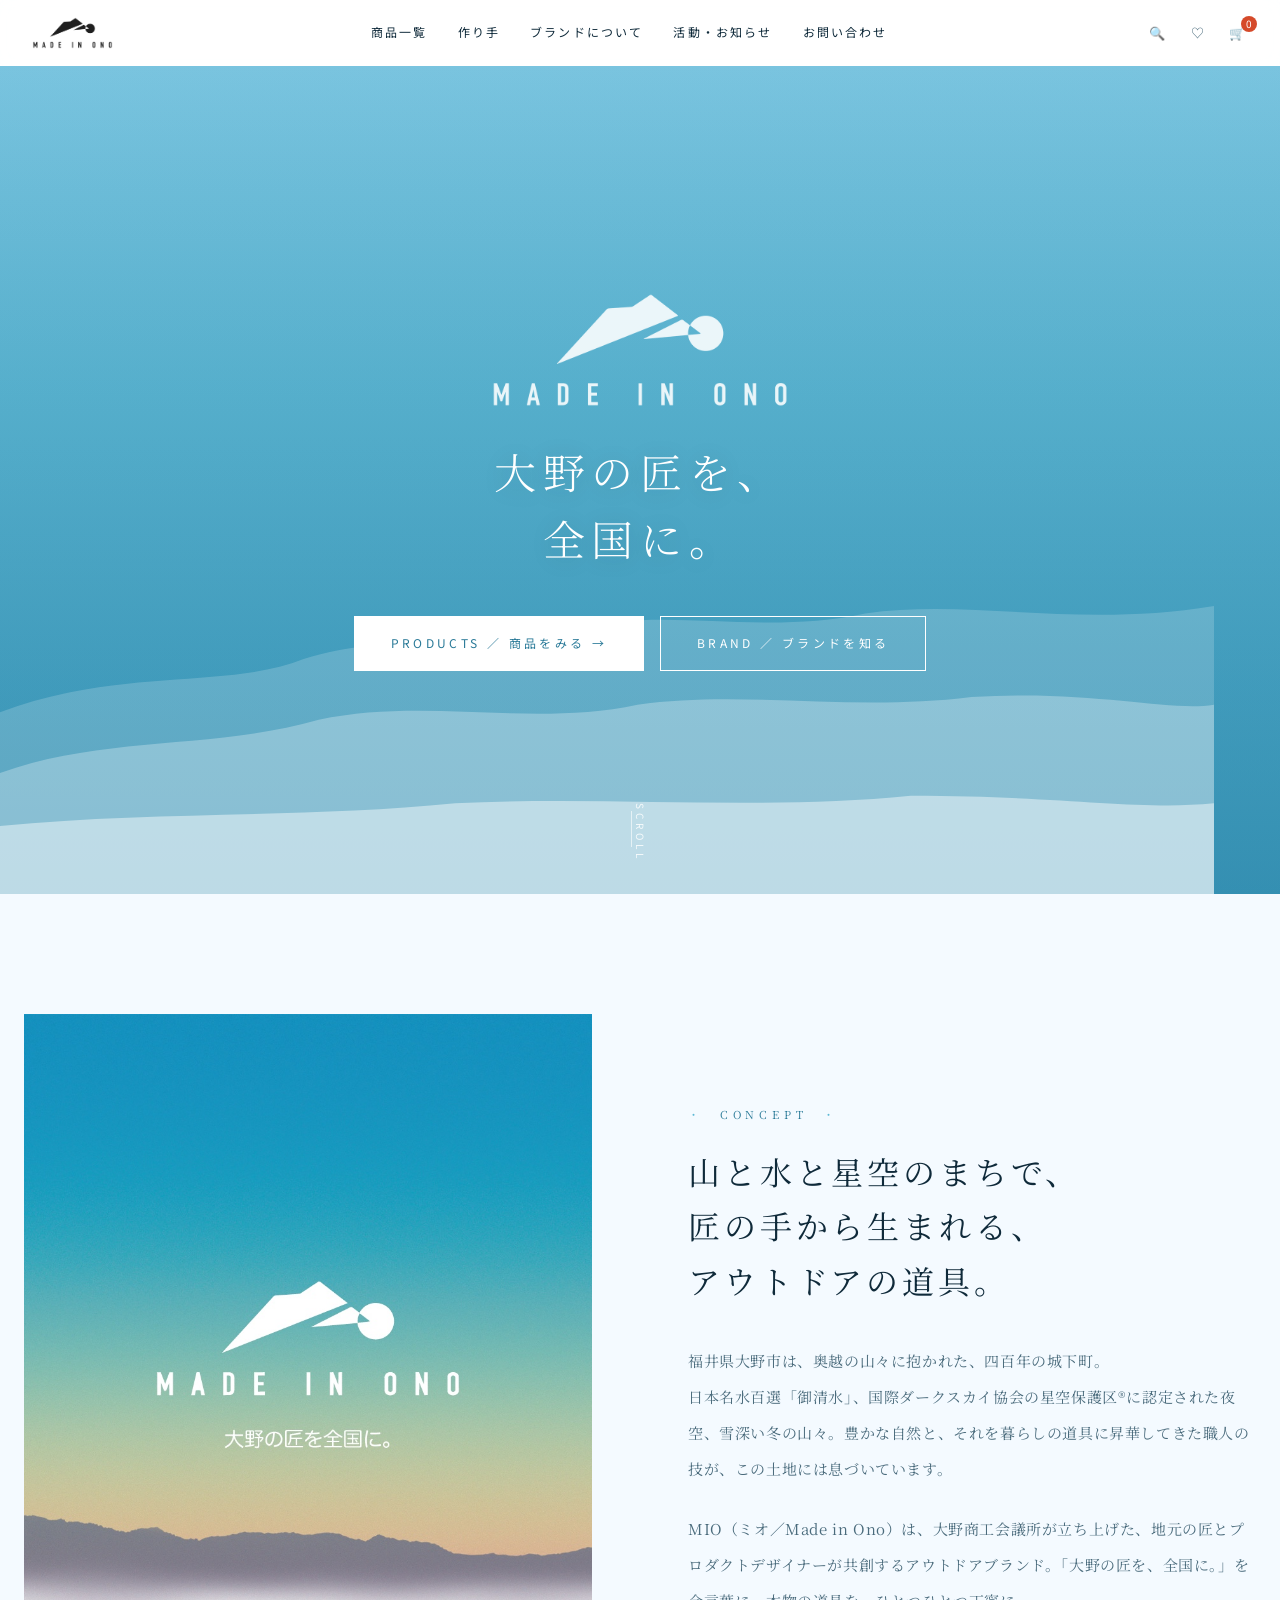
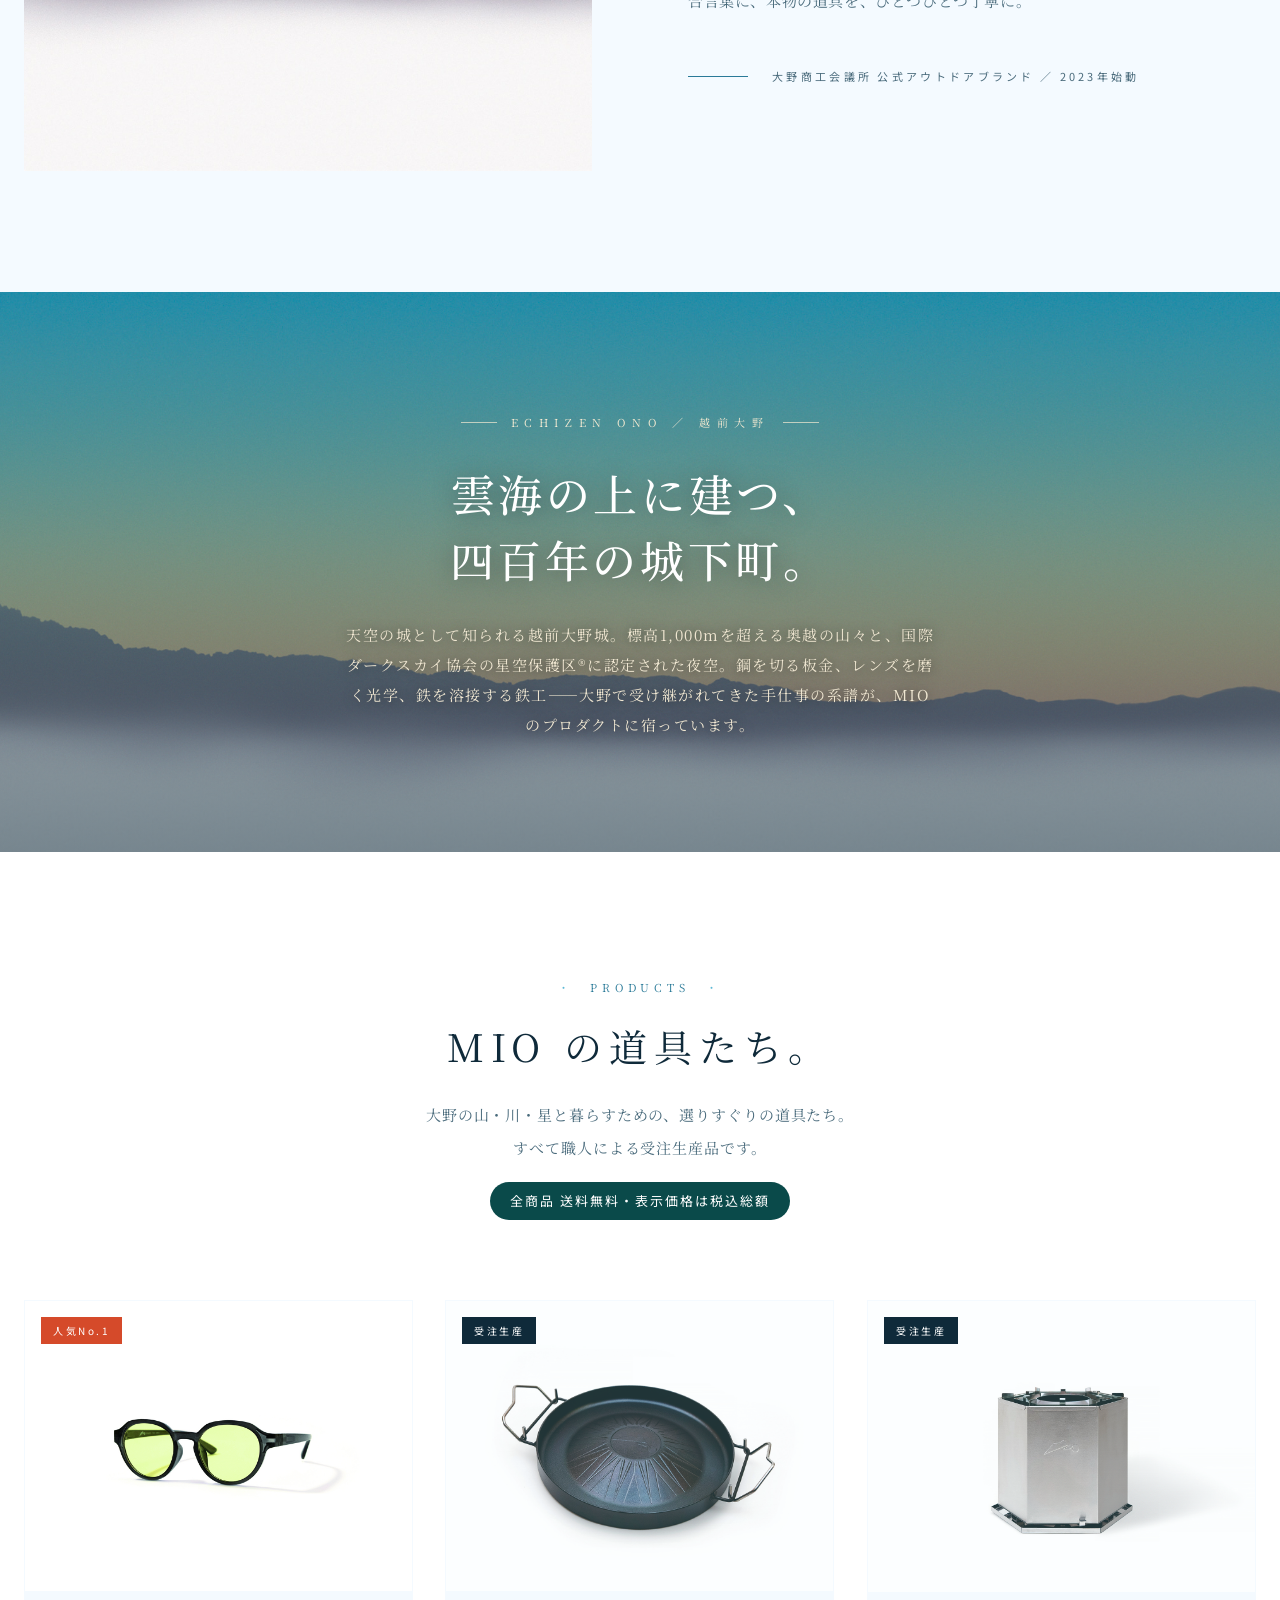
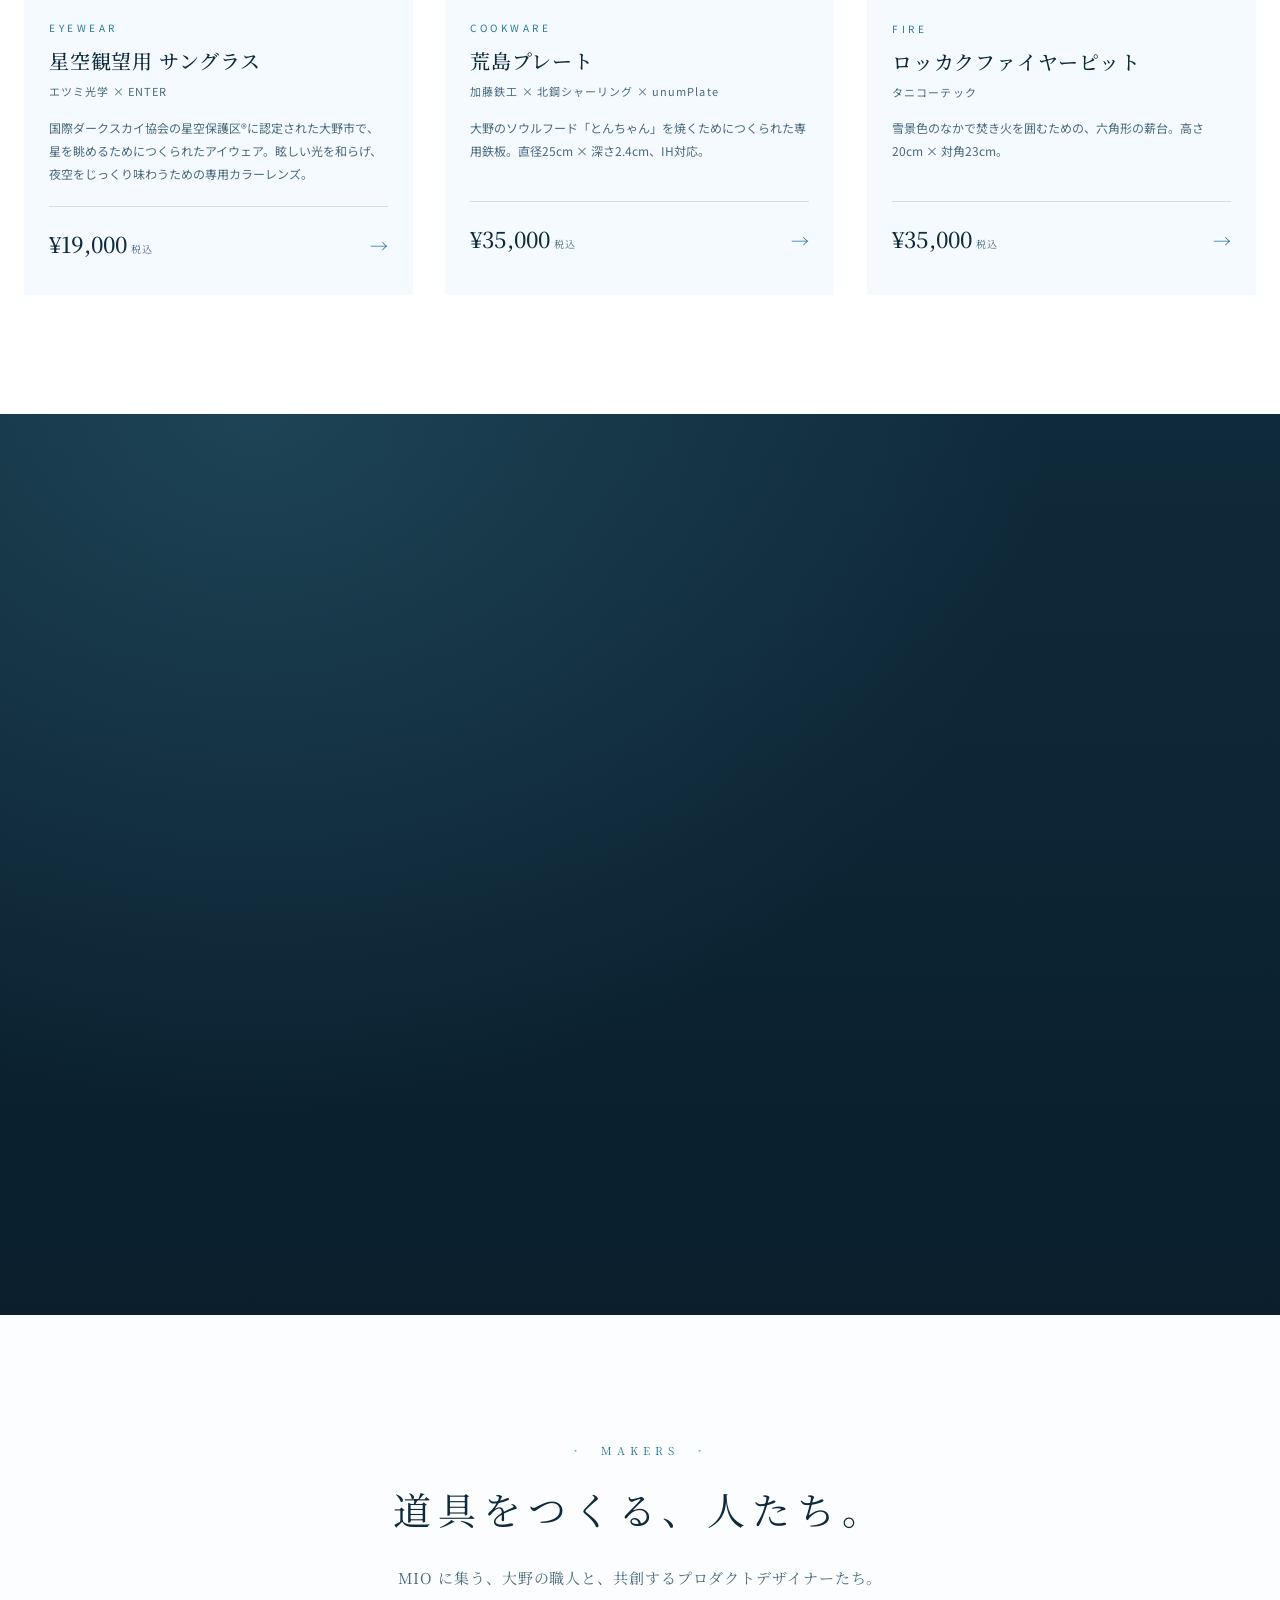
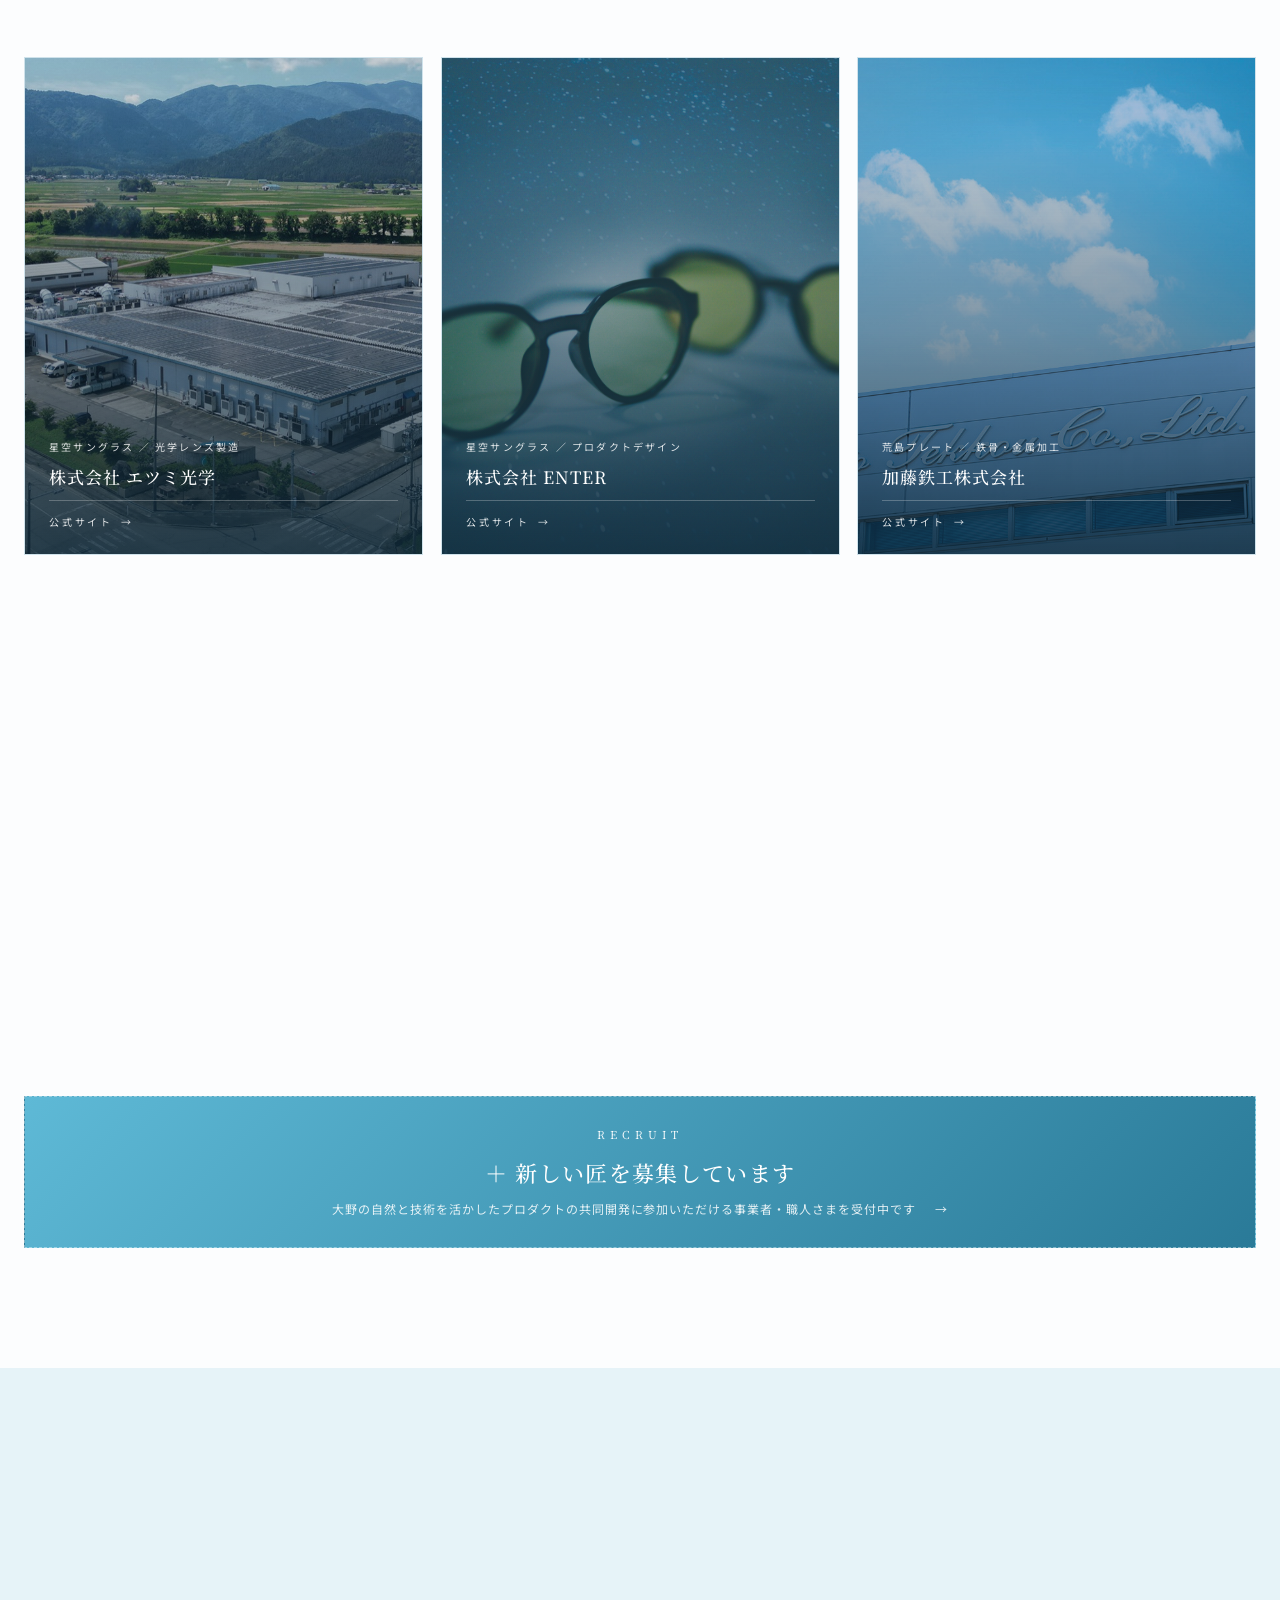
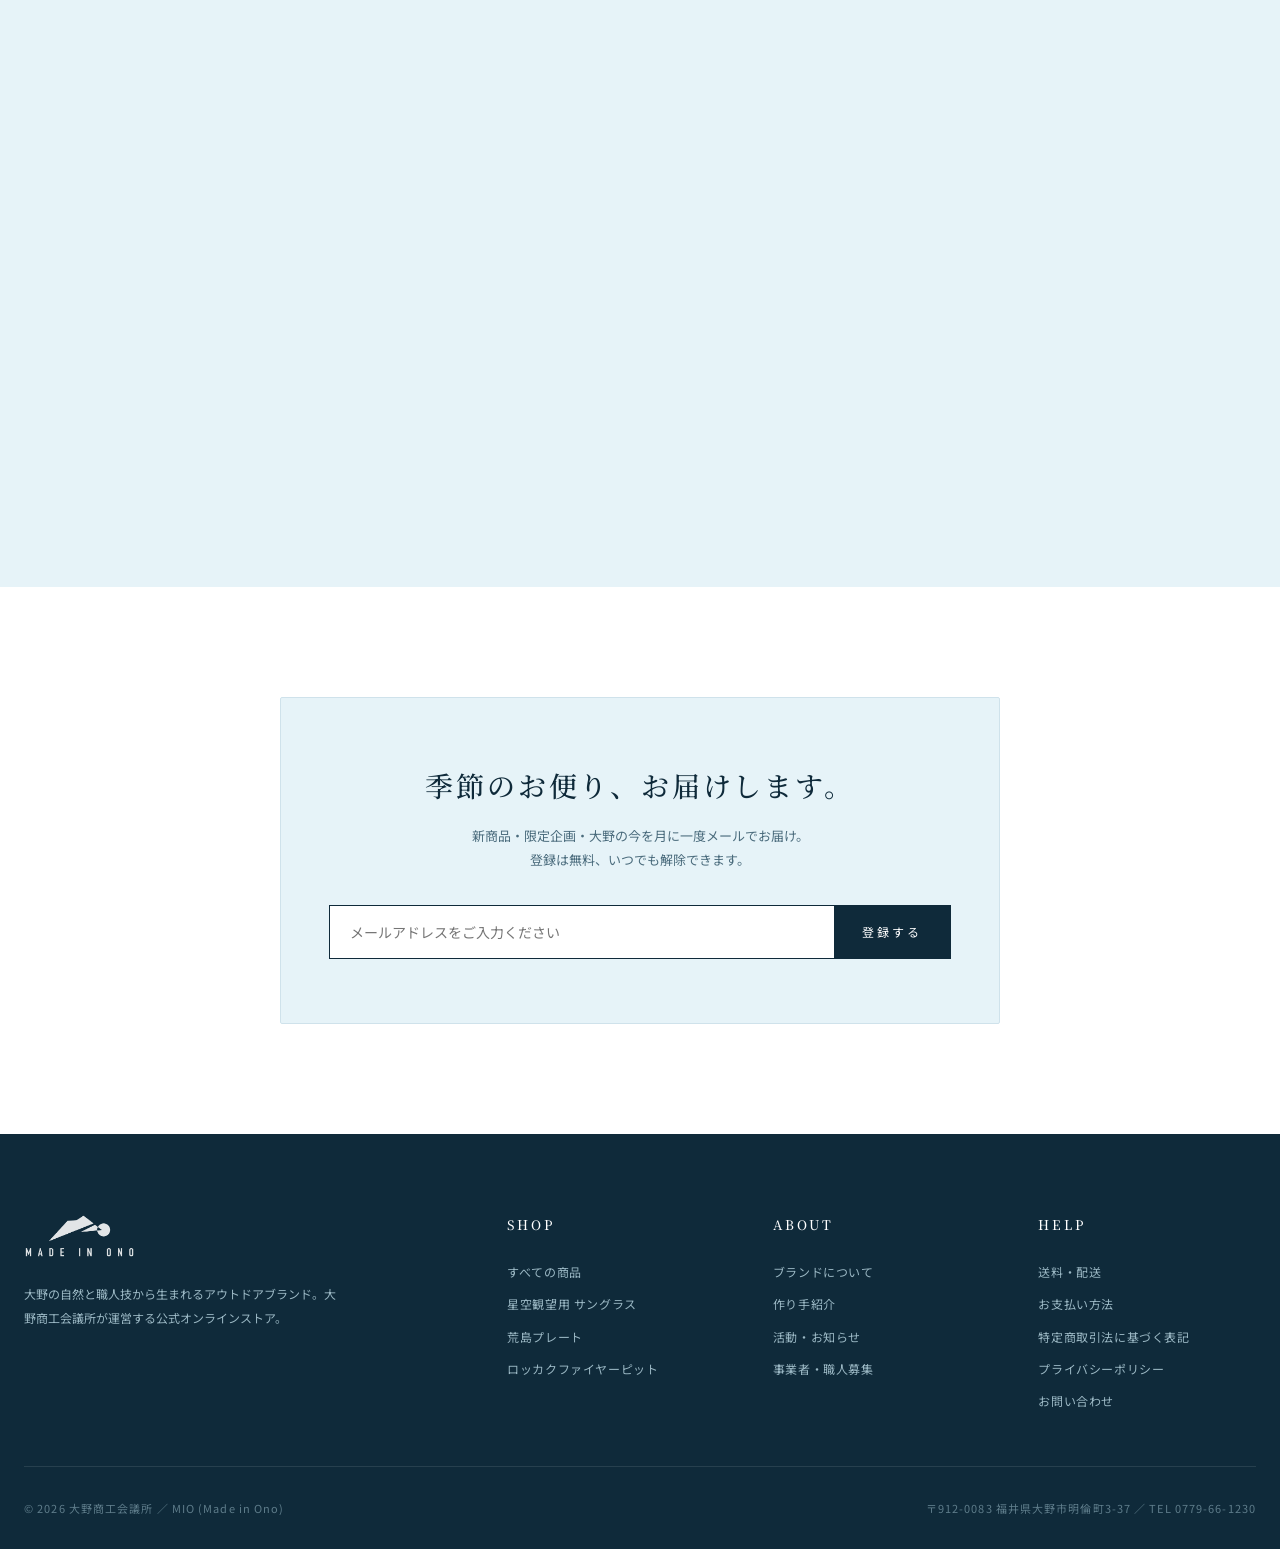
==== index.html @ af0a2781 "MIO オンラインストア initial (mio-ono.jp custom domain)" ====
<!DOCTYPE html>
<html lang="ja">
<head>
<meta charset="UTF-8">
<meta name="viewport" content="width=device-width,initial-scale=1">
<title>MIO ／ Made in Ono｜大野の匠を全国に。</title>
<meta name="description" content="MIO（Made in Ono）は、福井県大野市の自然と職人技から生まれたアウトドアブランド。大野商工会議所が運営する公式オンラインストア。星空サングラス、荒島プレート、ロッカクファイヤーピット。">
<link rel="preconnect" href="https://fonts.googleapis.com">
<link rel="preconnect" href="https://fonts.gstatic.com" crossorigin>
<link href="https://fonts.googleapis.com/css2?family=Noto+Sans+JP:wght@300;400;500;700&family=Noto+Serif+JP:wght@300;400;500;600&display=swap" rel="stylesheet">
<link rel="stylesheet" href="assets/style.css">
<script src="assets/data.js" defer></script>
<script src="assets/motion.js" defer></script>
</head>
<body>

<!-- ===== Nav ===== -->
<nav class="nav">
  <div class="nav-inner">
    <a href="index.html" class="brand">
      <img class="brand-logo" src="assets/img/logo-mio-black.png" alt="MIO ／ Made in Ono">
    </a>
    <div class="nav-links">
      <a href="products.html">商品一覧</a>
      <a href="index.html#makers">作り手</a>
      <a href="about.html">ブランドについて</a>
      <a href="index.html#activity">活動・お知らせ</a>
      <a href="index.html#contact">お問い合わせ</a>
    </div>
    <div class="nav-cta">
      <span class="icon">🔍</span>
      <span class="icon">♡</span>
      <span class="icon cart-badge">🛒</span>
    </div>
  </div>
</nav>

<!-- ===== Hero ===== -->
<header class="hero">
  <svg class="hero-mountains" viewBox="0 0 1600 600" preserveAspectRatio="none" aria-hidden="true">
    <path d="M0,600 L0,360 C160,300 300,330 400,290 C520,250 620,290 760,250 C880,220 1000,260 1140,230 C1280,210 1420,250 1600,220 L1600,600 Z" fill="rgba(255,255,255,.18)"/>
    <path d="M0,600 L0,440 C140,390 280,410 420,370 C560,340 700,380 840,350 C980,330 1120,360 1280,340 C1440,330 1540,360 1600,350 L1600,600 Z" fill="rgba(255,255,255,.28)"/>
    <path d="M0,600 L0,510 C200,490 400,500 600,480 C800,470 1000,490 1200,470 C1400,470 1500,490 1600,480 L1600,600 Z" fill="rgba(255,255,255,.45)"/>
  </svg>
  <div class="hero-inner">
    <img class="hero-logo" src="assets/img/logo-mio-white.png" alt="MIO ／ Made in Ono">
    <h1 class="hero-lead">大野の匠を、<br>全国に。</h1>
    <div class="hero-cta">
      <a href="products.html" class="btn btn-fill">PRODUCTS ／ 商品をみる →</a>
      <a href="about.html" class="btn">BRAND ／ ブランドを知る</a>
    </div>
  </div>
  <div class="hero-scroll">SCROLL</div>
</header>

<!-- ===== Concept ===== -->
<section class="concept">
  <div class="wrap concept-grid">
    <div class="concept-visual">
      <img src="assets/img/brochure.jpg" alt="MIO Made in Ono ブランドビジュアル">
    </div>
    <div class="concept-text">
      <div class="section-eyebrow">CONCEPT</div>
      <h2>山と水と星空のまちで、<br>匠の手から生まれる、<br>アウトドアの道具。</h2>
      <p>
        福井県大野市は、奥越の山々に抱かれた、四百年の城下町。<br>
        日本名水百選「御清水」、国際ダークスカイ協会の星空保護区®に認定された夜空、雪深い冬の山々。豊かな自然と、それを暮らしの道具に昇華してきた職人の技が、この土地には息づいています。
      </p>
      <p>
        MIO（ミオ／Made in Ono）は、大野商工会議所が立ち上げた、地元の匠とプロダクトデザイナーが共創するアウトドアブランド。「大野の匠を、全国に。」を合言葉に、本物の道具を、ひとつひとつ丁寧に。
      </p>
      <div class="concept-sign">大野商工会議所 公式アウトドアブランド ／ 2023年始動</div>
    </div>
  </div>
</section>

<!-- ===== Cloud Band (Echizen-Ono 天空の城) ===== -->
<section class="cloud-band" aria-label="越前大野 雲海">
  <div class="cloud-band-img" style="background-image:url(assets/img/products/brand/hero-clouds.jpg)"></div>
  <div class="cloud-band-overlay"></div>
  <div class="cloud-band-content">
    <div class="cloud-band-eyebrow">ECHIZEN ONO ／ 越前大野</div>
    <h2 class="cloud-band-title">雲海の上に建つ、<br>四百年の城下町。</h2>
    <p class="cloud-band-lead">天空の城として知られる越前大野城。標高1,000mを超える奥越の山々と、国際ダークスカイ協会の星空保護区®に認定された夜空。鋼を切る板金、レンズを磨く光学、鉄を溶接する鉄工——大野で受け継がれてきた手仕事の系譜が、MIO のプロダクトに宿っています。</p>
  </div>
</section>

<!-- ===== Products ===== -->
<section class="products" id="products">
  <div class="wrap">
    <div class="section-head">
      <span class="section-eyebrow">PRODUCTS</span>
      <h2 class="section-title">MIO の道具たち。</h2>
      <p class="section-lead">大野の山・川・星と暮らすための、選りすぐりの道具たち。<br>すべて職人による受注生産品です。</p>
      <p style="display:inline-block;margin-top:18px;padding:8px 20px;background:#0a4a4a;color:#fff;font-size:13px;letter-spacing:.15em;border-radius:24px">全商品 送料無料・表示価格は税込総額</p>
    </div>

    <div class="prod-row" data-mio-render="product-list"></div>
  </div>
</section>

<!-- ===== Story / 3 pillars ===== -->
<section class="story">
  <div class="wrap">
    <div class="section-head">
      <span class="section-eyebrow">WHY MIO</span>
      <h2 class="section-title">大野の匠が、本気で作る。</h2>
      <p class="section-lead">既製品ではなく、量産品でもない。地域の職人と、その土地でしか作れないものを、ひとつずつ。</p>
    </div>
    <div class="story-grid">
      <div class="story-card">
        <div class="story-num">— 01 —</div>
        <h3>大野の自然を、<br>道具に。</h3>
        <p>山・川・星空・雪——大野市が持つ自然資源を、暮らしの道具に翻訳しました。観光土産でも、ご当地グッズでもない、現地で実際に使うための本物の道具です。</p>
      </div>
      <div class="story-card">
        <div class="story-num">— 02 —</div>
        <h3>地元の匠 × <br>気鋭のデザイナー。</h3>
        <p>金属加工・木工・光学レンズ研磨など、大野で代々続いてきた職人技と、外部のプロダクトデザイナーが手を組んで開発。一品ずつ、職人が手作業で仕上げます。</p>
      </div>
      <div class="story-card">
        <div class="story-num">— 03 —</div>
        <h3>すべて、<br>受注生産。</h3>
        <p>大量生産はしません。ご注文を受けてから、職人が一つひとつ製作する受注生産方式。届くまでに時間はかかりますが、その分、世界にひとつのものになります。</p>
      </div>
    </div>
  </div>
</section>

<!-- ===== Makers ===== -->
<section class="makers" id="makers">
  <div class="wrap">
    <div class="section-head">
      <span class="section-eyebrow">MAKERS</span>
      <h2 class="section-title">道具をつくる、人たち。</h2>
      <p class="section-lead">MIO に集う、大野の職人と、共創するプロダクトデザイナーたち。</p>
    </div>
    <div class="maker-row">
      <a href="https://etsumi-opt.co.jp/" target="_blank" rel="noopener" class="maker maker-rich">
        <div class="maker-bg" style="background-image:url(assets/img/makers/etsumi.jpg)"></div>
        <div class="maker-overlay"></div>
        <div class="maker-content">
          <div class="maker-role">星空サングラス ／ 光学レンズ製造</div>
          <div class="maker-name">株式会社 エツミ光学</div>
          <div class="maker-link">公式サイト <span>→</span></div>
        </div>
      </a>

      <a href="https://enter-the.com/" target="_blank" rel="noopener" class="maker maker-rich">
        <div class="maker-bg" style="background-image:url(assets/img/products/sunglasses/hero-stars.jpg)"></div>
        <div class="maker-overlay"></div>
        <div class="maker-content">
          <div class="maker-role">星空サングラス ／ プロダクトデザイン</div>
          <div class="maker-name">株式会社 ENTER</div>
          <div class="maker-link">公式サイト <span>→</span></div>
        </div>
      </a>

      <a href="https://www.katotekkou.co.jp/" target="_blank" rel="noopener" class="maker maker-rich">
        <div class="maker-bg" style="background-image:url(assets/img/makers/kato.jpg)"></div>
        <div class="maker-overlay"></div>
        <div class="maker-content">
          <div class="maker-role">荒島プレート ／ 鉄骨・金属加工</div>
          <div class="maker-name">加藤鉄工株式会社</div>
          <div class="maker-link">公式サイト <span>→</span></div>
        </div>
      </a>

      <a href="https://unumplate.jp/" target="_blank" rel="noopener" class="maker maker-rich">
        <div class="maker-bg" style="background-image:url(assets/img/makers/unumplate.jpg)"></div>
        <div class="maker-overlay"></div>
        <div class="maker-content">
          <div class="maker-role">荒島プレート ／ オーダーメイド鉄板</div>
          <div class="maker-name">unumPlate</div>
          <div class="maker-link">公式サイト <span>→</span></div>
        </div>
      </a>

      <a href="https://hokkou-s.com/" target="_blank" rel="noopener" class="maker maker-rich">
        <div class="maker-bg" style="background-image:url(assets/img/products/teppan/maker-01-hokkoh-meeting.jpg)"></div>
        <div class="maker-overlay"></div>
        <div class="maker-content">
          <div class="maker-role">荒島プレート ／ 精密シャーリング</div>
          <div class="maker-name">北鋼シャーリング株式会社</div>
          <div class="maker-link">公式サイト <span>→</span></div>
        </div>
      </a>

      <a href="https://www.tanico.com/" target="_blank" rel="noopener" class="maker maker-rich">
        <div class="maker-bg" style="background-image:url(assets/img/makers/tanico.jpg)"></div>
        <div class="maker-overlay"></div>
        <div class="maker-content">
          <div class="maker-role">ロッカクファイヤーピット ／ 板金加工</div>
          <div class="maker-name">株式会社 タニコーテック</div>
          <div class="maker-link">公式サイト <span>→</span></div>
        </div>
      </a>
    </div>

    <a href="#contact" class="makers-recruit">
      <div class="makers-recruit-eyebrow">RECRUIT</div>
      <div class="makers-recruit-title">＋ 新しい匠を募集しています</div>
      <div class="makers-recruit-sub">大野の自然と技術を活かしたプロダクトの共同開発に参加いただける事業者・職人さまを受付中です　<span>→</span></div>
    </a>
  </div>
</section>

<!-- ===== Activity / Festival ===== -->
<section class="activity" id="activity">
  <div class="wrap">
    <div class="section-head">
      <span class="section-eyebrow">ACTIVITY</span>
      <h2 class="section-title">大野の街と、つながる。</h2>
      <p class="section-lead">体験ワークショップ、イベント出展、地元の祭——MIO はオンラインだけでなく、リアルでも大野とお客様をつないでいます。</p>
    </div>
  </div>
  <div class="activity-strip">
    <div><img src="assets/img/mio-festival.jpg" alt="MIO イベント出展"></div>
    <div><img src="assets/img/mio-festival2.jpg" alt="MIO ワークショップ"></div>
  </div>
</section>

<!-- ===== Newsletter ===== -->
<section class="news" id="contact">
  <div class="news-box">
    <h2>季節のお便り、お届けします。</h2>
    <p>新商品・限定企画・大野の今を月に一度メールでお届け。<br>登録は無料、いつでも解除できます。</p>
    <form class="news-form" onsubmit="event.preventDefault();alert('ご登録ありがとうございます（デモ）')">
      <input type="email" placeholder="メールアドレスをご入力ください" required>
      <button type="submit">登録する</button>
    </form>
  </div>
</section>

<!-- ===== Footer ===== -->
<footer>
  <div class="foot-inner">
    <div class="foot-brand">
      <img class="brand-logo" src="assets/img/logo-mio-white.png" alt="MIO ／ Made in Ono">
      <p>大野の自然と職人技から生まれるアウトドアブランド。大野商工会議所が運営する公式オンラインストア。</p>
    </div>
    <div class="foot-col" data-mio-render="shop-links">
      <h4>SHOP</h4>
    </div>
    <div class="foot-col">
      <h4>ABOUT</h4>
      <a href="about.html">ブランドについて</a>
      <a href="index.html#makers">作り手紹介</a>
      <a href="index.html#activity">活動・お知らせ</a>
      <a href="#">事業者・職人募集</a>
    </div>
    <div class="foot-col">
      <h4>HELP</h4>
      <a href="shipping.html">送料・配送</a>
      <a href="shipping.html#payment">お支払い方法</a>
      <a href="tokutei.html">特定商取引法に基づく表記</a>
      <a href="privacy.html">プライバシーポリシー</a>
      <a href="index.html#contact">お問い合わせ</a>
    </div>
  </div>
  <div class="foot-bottom">
    <span>© 2026 大野商工会議所 ／ MIO (Made in Ono)</span>
    <span>〒912-0083 福井県大野市明倫町3-37 ／ TEL 0779-66-1230</span>
  </div>
</footer>

</body>
</html>
---- assets/style.css ----
/* Mio (Made in Ono) — EC Demo */
:root{
  --sky:#5eb9d6;
  --sky-deep:#2a7a98;
  --sky-pale:#e6f3f8;
  --snow:#f4faff;
  --ink:#0f2a3a;
  --ink-sub:#4a6b7c;
  --line:#cfe2eb;
  --shu:#d54a2a;
  --bg:#fcfdfe;
  --serif:'Noto Serif JP','Hiragino Mincho ProN','Yu Mincho',serif;
  --sans:'Noto Sans JP','Hiragino Sans','Yu Gothic',sans-serif;
}
*{box-sizing:border-box;margin:0;padding:0}
html,body{background:var(--bg);color:var(--ink);font-family:var(--sans);line-height:1.7;-webkit-font-smoothing:antialiased}
img{display:block;max-width:100%;height:auto}
a{color:inherit;text-decoration:none}
button{font:inherit;cursor:pointer;border:none;background:none}

/* ===== MOTION / REVEAL ===== */
@media (prefers-reduced-motion: no-preference){
  .reveal{opacity:0;transform:translateY(28px);transition:opacity .85s cubic-bezier(.22,.61,.36,1),transform .85s cubic-bezier(.22,.61,.36,1);will-change:opacity,transform}
  .reveal.is-visible{opacity:1;transform:none}
  .prod-row > .prod.reveal,.prod-row > a.reveal{transform:translateY(36px)}
  .prod-row > .prod.is-visible,.prod-row > a.is-visible{transform:none}
  .cat.reveal{transform:translateY(20px) scale(.98)}
  .cat.is-visible{transform:none}
  .hero-mountains{will-change:transform;transition:none}
}
@media (prefers-reduced-motion: reduce){
  .reveal{opacity:1;transform:none}
}

/* ===== NAV ===== */
.nav{position:sticky;top:0;z-index:50;background:rgba(255,255,255,.78);backdrop-filter:blur(10px);border-bottom:1px solid transparent;transition:background .3s ease,border-color .3s ease,box-shadow .3s ease}
.nav.is-scrolled{background:rgba(255,255,255,.96);border-bottom-color:var(--line);box-shadow:0 6px 24px -16px rgba(15,42,58,.18)}
.nav-inner{max-width:1280px;margin:0 auto;padding:16px 32px;display:flex;align-items:center;justify-content:space-between;gap:24px}
.brand{display:flex;align-items:center;gap:14px;color:var(--ink)}
.brand-logo{height:32px;width:auto;display:block}
.brand-text{display:none}
.nav-links{display:flex;gap:30px;font-size:12px;letter-spacing:.18em}
.nav-links a{padding:6px 0;border-bottom:1px solid transparent;transition:.2s}
.nav-links a:hover{border-bottom-color:var(--sky-deep);color:var(--sky-deep)}
.nav-cta{display:flex;gap:18px;align-items:center;font-size:13px}
.nav-cta .icon{width:22px;height:22px;display:inline-flex;align-items:center;justify-content:center;color:var(--ink-sub)}
.cart-badge{position:relative;color:var(--ink)}
.cart-badge::after{content:"0";position:absolute;top:-6px;right:-9px;background:var(--shu);color:#fff;font-size:10px;border-radius:99px;width:16px;height:16px;display:flex;align-items:center;justify-content:center;font-family:var(--sans)}

/* ===== HERO ===== */
.hero{position:relative;min-height:92vh;display:flex;align-items:center;justify-content:center;text-align:center;color:#fff;overflow:hidden;background:
  linear-gradient(180deg,rgba(42,122,152,.05) 0%,rgba(42,122,152,.35) 100%),
  linear-gradient(180deg,#7ec8e3 0%,#5eb9d6 40%,#3a9bc0 100%)}
.hero-mountains{position:absolute;left:0;right:0;bottom:0;height:55%;pointer-events:none}
.hero-mountains svg{width:100%;height:100%;display:block}
.hero-inner{position:relative;z-index:2;padding:0 24px;max-width:880px}
.hero-logo{height:120px;width:auto;margin:0 auto 28px;display:block}
.hero-title{display:none}
.hero-lead{font-family:var(--serif);font-size:42px;font-weight:300;letter-spacing:.16em;line-height:1.6;margin-bottom:44px;text-shadow:0 2px 24px rgba(15,42,58,.18)}
.hero-cta{display:flex;gap:16px;justify-content:center;flex-wrap:wrap}
.btn{display:inline-flex;align-items:center;gap:10px;padding:16px 36px;font-size:12px;letter-spacing:.28em;border:1px solid #fff;transition:transform .35s cubic-bezier(.22,.61,.36,1),background .3s ease,color .3s ease,box-shadow .35s ease,border-color .3s ease;background:transparent;color:#fff;font-family:var(--sans);position:relative;overflow:hidden}
.btn:hover{background:#fff;color:var(--sky-deep);transform:translateY(-2px);box-shadow:0 12px 28px -14px rgba(15,42,58,.5)}
.btn:active{transform:translateY(0);transition-duration:.1s}
.btn-fill{background:#fff;color:var(--sky-deep);border-color:#fff}
.btn-fill:hover{background:var(--ink);color:#fff;border-color:var(--ink);box-shadow:0 14px 32px -14px rgba(15,42,58,.55)}
.btn-dark{background:var(--ink);color:#fff;border-color:var(--ink)}
.btn-dark:hover{background:transparent;color:var(--ink);box-shadow:0 10px 28px -14px rgba(15,42,58,.4)}
.btn-line{display:inline-flex;align-items:center;gap:10px;padding:14px 0;font-size:12px;letter-spacing:.25em;border-bottom:1px solid currentColor;color:var(--sky-deep)}
.hero-stamp{position:absolute;top:64px;right:64px;border:1px solid rgba(255,255,255,.65);color:#fff;font-family:var(--serif);font-size:11px;letter-spacing:.3em;border-radius:50%;width:110px;height:110px;display:flex;align-items:center;justify-content:center;text-align:center;background:rgba(0,0,0,.06);backdrop-filter:blur(4px);line-height:1.6}
.hero-scroll{position:absolute;left:50%;bottom:32px;transform:translateX(-50%);color:rgba(255,255,255,.85);font-size:10px;letter-spacing:.4em;writing-mode:vertical-rl;transition:opacity .35s ease;animation:heroScrollBob 2.6s ease-in-out infinite}
.hero-scroll::after{content:"";display:block;width:1px;height:36px;background:rgba(255,255,255,.6);margin:8px auto 0}
@keyframes heroScrollBob{
  0%,100%{transform:translateX(-50%) translateY(0)}
  50%{transform:translateX(-50%) translateY(8px)}
}

/* ===== SECTION ===== */
section{padding:120px 24px}
.wrap{max-width:1280px;margin:0 auto}
.section-head{text-align:center;margin-bottom:80px}
.section-eyebrow{font-family:var(--serif);font-size:11px;letter-spacing:.44em;color:var(--sky-deep);margin-bottom:20px;display:inline-block}
.section-eyebrow::before{content:"・　";color:var(--sky)}
.section-eyebrow::after{content:"　・";color:var(--sky)}
.section-title{font-family:var(--serif);font-size:38px;font-weight:400;letter-spacing:.18em;color:var(--ink);margin-bottom:24px;line-height:1.5}
.section-lead{font-family:var(--serif);font-size:15px;color:var(--ink-sub);max-width:620px;margin:0 auto;line-height:2.2;letter-spacing:.06em}

/* ===== CONCEPT ===== */
.concept{background:var(--snow);position:relative;overflow:hidden}
.concept-grid{display:grid;grid-template-columns:1fr 1fr;gap:96px;align-items:center}
.concept-visual{position:relative;aspect-ratio:3/4;overflow:hidden;background:var(--sky-pale)}
.concept-visual img{width:100%;height:100%;object-fit:cover}
.concept-text h2{font-family:var(--serif);font-size:32px;font-weight:400;line-height:1.7;letter-spacing:.12em;margin-bottom:36px;color:var(--ink)}
.concept-text p{font-family:var(--serif);font-size:15px;color:var(--ink-sub);line-height:2.4;margin-bottom:24px;letter-spacing:.04em}
.concept-sign{margin-top:48px;display:flex;gap:24px;align-items:center;color:var(--ink-sub);font-size:11px;letter-spacing:.3em}
.concept-sign::before{content:"";width:60px;height:1px;background:var(--sky-deep)}

/* ===== PRODUCTS (3 hero cards) ===== */
/* ===== CLOUD BAND (Echizen-Ono 雲海) ===== */
.cloud-band{
  position:relative;height:560px;overflow:hidden;color:#fff;
  display:flex;align-items:center;justify-content:center;text-align:center;
}
.cloud-band-img{
  position:absolute;inset:0;background-size:cover;background-position:center 70%;
  transform:scale(1.04);transition:transform 8s ease-out;
}
.cloud-band:hover .cloud-band-img{transform:scale(1.08)}
.cloud-band-overlay{
  position:absolute;inset:0;
  background:linear-gradient(180deg,rgba(15,42,58,.15) 0%,rgba(15,42,58,.55) 100%);
}
.cloud-band-content{
  position:relative;z-index:2;padding:0 32px;max-width:780px;
}
.cloud-band-eyebrow{
  font-family:var(--serif);font-size:11px;letter-spacing:.6em;
  color:#f4ead2;margin-bottom:28px;text-transform:uppercase;
  display:inline-flex;align-items:center;gap:14px;
}
.cloud-band-eyebrow::before,.cloud-band-eyebrow::after{
  content:"";display:block;width:36px;height:1px;background:#f4ead2;opacity:.7;
}
.cloud-band-title{
  font-family:var(--serif);font-size:44px;font-weight:500;line-height:1.5;
  letter-spacing:.08em;color:#fff;margin-bottom:28px;
  text-shadow:0 2px 24px rgba(0,0,0,.4);
}
.cloud-band-lead{
  font-family:var(--serif);font-size:15px;line-height:2;letter-spacing:.1em;
  color:#f0e7d2;max-width:600px;margin:0 auto;
  text-shadow:0 1px 12px rgba(0,0,0,.5);
}
@media (max-width:720px){
  .cloud-band{height:420px}
  .cloud-band-title{font-size:30px}
  .cloud-band-lead{font-size:13px}
}

.products{background:#fff}
.prod-row{display:grid;grid-template-columns:repeat(3,1fr);gap:32px}
.prod{cursor:pointer;display:flex;flex-direction:column;background:var(--snow);transition:transform .45s cubic-bezier(.22,.61,.36,1),box-shadow .45s ease,border-color .3s ease;border:1px solid transparent;will-change:transform}
.prod:hover{border-color:var(--sky);transform:translateY(-6px);box-shadow:0 22px 50px -20px rgba(42,122,152,.35)}
.prod-img{aspect-ratio:4/3;position:relative;overflow:hidden;background:var(--sky-pale)}
.prod-img img{width:100%;height:100%;object-fit:cover;transition:transform .8s}
.prod:hover .prod-img img{transform:scale(1.05)}
.prod-tag{position:absolute;top:16px;left:16px;background:var(--ink);color:#fff;font-size:10px;letter-spacing:.25em;padding:5px 12px}
.prod-tag.shu{background:var(--shu)}
.prod-body{padding:28px 24px 32px}
.prod-cat{font-size:10px;letter-spacing:.35em;color:var(--sky-deep);margin-bottom:10px}
.prod-name{font-family:var(--serif);font-size:20px;font-weight:500;margin-bottom:6px;line-height:1.5;letter-spacing:.04em}
.prod-maker{font-size:11px;color:var(--ink-sub);margin-bottom:16px;letter-spacing:.1em}
.prod-desc{font-size:12px;color:var(--ink-sub);line-height:1.9;margin-bottom:20px;min-height:64px}
.prod-bottom{display:flex;justify-content:space-between;align-items:baseline;border-top:1px solid var(--line);padding-top:18px;font-family:var(--serif)}
.prod-price strong{font-size:22px;font-weight:500;color:var(--ink)}
.prod-price span{font-size:10px;color:var(--ink-sub);margin-left:4px;letter-spacing:.1em}
.prod-arrow{font-size:18px;color:var(--sky-deep);transition:.2s}
.prod:hover .prod-arrow{transform:translateX(6px)}

/* ===== STORY (3 pillars) ===== */
.story{background:linear-gradient(180deg,var(--ink) 0%,#0a1e2c 100%);color:#cfe2eb;padding:140px 24px;position:relative;overflow:hidden}
.story::before{content:"";position:absolute;inset:0;background:radial-gradient(ellipse at 20% 0%,rgba(94,185,214,.18),transparent 55%)}
.story .section-title{color:#fff}
.story .section-eyebrow{color:var(--sky)}
.story .section-lead{color:#9bb8c4}
.story-grid{display:grid;grid-template-columns:repeat(3,1fr);gap:40px;position:relative;z-index:1}
.story-card{padding:52px 36px;border:1px solid rgba(255,255,255,.12);background:rgba(255,255,255,.02);text-align:center;transition:background .35s ease,border-color .35s ease,transform .45s cubic-bezier(.22,.61,.36,1)}
.story-card:hover{background:rgba(94,185,214,.08);border-color:rgba(94,185,214,.3);transform:translateY(-6px)}
.story-icon{width:48px;height:48px;margin:0 auto 24px;color:var(--sky)}
.story-num{font-family:var(--serif);font-size:12px;color:var(--sky);letter-spacing:.4em;margin-bottom:18px}
.story-card h3{font-family:var(--serif);font-size:22px;font-weight:500;margin-bottom:20px;letter-spacing:.1em;color:#fff}
.story-card p{font-size:13px;line-height:2.1;color:#9bb8c4;text-align:left}

/* ===== MAKERS ===== */
.makers .section-head{margin-bottom:64px}
.maker-row{display:grid;grid-template-columns:repeat(3,1fr);gap:18px}
.maker{aspect-ratio:4/5;border:1px solid var(--line);background:#fff;display:flex;flex-direction:column;justify-content:flex-end;padding:24px;text-align:left;transition:transform .45s cubic-bezier(.22,.61,.36,1),box-shadow .45s ease,border-color .35s ease;cursor:pointer;color:#fff;position:relative;overflow:hidden;text-decoration:none}
.maker:hover{transform:translateY(-6px);box-shadow:0 24px 50px -18px rgba(15,42,58,.4);border-color:var(--sky-deep)}
.maker-bg{position:absolute;inset:0;background-size:cover;background-position:center;transition:transform 1.2s cubic-bezier(.22,.61,.36,1);will-change:transform}
.maker:hover .maker-bg{transform:scale(1.08)}
.maker-overlay{position:absolute;inset:0;background:linear-gradient(180deg,rgba(15,42,58,.15) 0%,rgba(15,42,58,.45) 55%,rgba(15,42,58,.85) 100%);transition:background .4s ease}
.maker:hover .maker-overlay{background:linear-gradient(180deg,rgba(15,42,58,.25) 0%,rgba(15,42,58,.6) 55%,rgba(15,42,58,.92) 100%)}
.maker-content{position:relative;z-index:2;color:#fff}
.maker-role{font-family:var(--sans);font-size:10px;letter-spacing:.22em;color:rgba(255,255,255,.85);margin-bottom:10px;text-transform:uppercase}
.maker-name{font-family:var(--serif);font-size:17px;font-weight:500;letter-spacing:.06em;line-height:1.4;margin-bottom:12px;color:#fff}
.maker-link{display:flex;align-items:center;gap:8px;font-size:10px;letter-spacing:.28em;color:rgba(255,255,255,.85);padding-top:12px;border-top:1px solid rgba(255,255,255,.25);transition:color .25s ease}
.maker-link span{transition:transform .35s cubic-bezier(.22,.61,.36,1)}
.maker:hover .maker-link{color:#fff}
.maker:hover .maker-link span{transform:translateX(6px)}

/* Text-only maker (no image, plain bg) */
.maker.maker-text{background:linear-gradient(135deg,#1e4e64 0%,#0f2a3a 100%);border-color:rgba(94,185,214,.2)}
.maker.maker-text:hover{border-color:var(--sky);box-shadow:0 24px 50px -18px rgba(42,122,152,.55)}

/* Recruit maker card */
/* ===== makers-recruit (full-width CTA below maker grid) ===== */
.makers-recruit{
  display:block;margin-top:24px;padding:28px 32px;text-align:center;
  background:linear-gradient(135deg,#5eb9d6 0%,#2a7a98 100%);
  color:#fff;border:1px dashed rgba(255,255,255,.4);
  transition:background .35s ease,border-style .25s ease;
}
.makers-recruit:hover{border-style:solid;background:linear-gradient(135deg,#2a7a98 0%,#1c5a73 100%)}
.makers-recruit-eyebrow{font-family:var(--serif-en,var(--serif));font-size:11px;letter-spacing:.45em;color:var(--gold);margin-bottom:10px}
.makers-recruit-title{font-family:var(--serif);font-size:22px;font-weight:500;letter-spacing:.06em;margin-bottom:8px}
.makers-recruit-sub{font-size:12px;letter-spacing:.08em;color:rgba(255,255,255,.85)}
.makers-recruit-sub span{color:var(--gold);margin-left:6px;transition:transform .25s ease;display:inline-block}
.makers-recruit:hover .makers-recruit-sub span{transform:translateX(6px)}

.maker.maker-cta{background:linear-gradient(135deg,#5eb9d6 0%,#2a7a98 100%);border-style:dashed;border-color:rgba(255,255,255,.4);color:#fff}
.maker.maker-cta .maker-overlay{display:none}
.maker.maker-cta:hover{border-style:solid;background:linear-gradient(135deg,#2a7a98 0%,#1c5a73 100%);box-shadow:0 24px 50px -18px rgba(42,122,152,.55)}
.maker.maker-cta .maker-role{color:var(--gold)!important}
.maker.maker-cta .maker-name{font-size:18px}
.maker.maker-cta .maker-link{border-top-color:rgba(255,255,255,.35)}

/* ===== ACTIVITY (event/festival photo strip) ===== */
.activity{background:var(--sky-pale);padding:120px 0 0}
.activity .wrap{padding:0 24px;margin-bottom:80px}
.activity .section-head{margin-bottom:64px}
.activity-strip{display:grid;grid-template-columns:repeat(2,1fr);gap:0}
.activity-strip > div{aspect-ratio:3/2;overflow:hidden}
.activity-strip img{width:100%;height:100%;object-fit:cover;transition:transform 1s}
.activity-strip > div:hover img{transform:scale(1.04)}

/* ===== NEWSLETTER ===== */
.news{background:#fff;padding:110px 24px}
.news-box{max-width:720px;margin:0 auto;text-align:center;padding:64px 48px;background:var(--sky-pale);border:1px solid var(--line);border-radius:2px}
.news-box h2{font-family:var(--serif);font-size:28px;font-weight:500;margin-bottom:14px;letter-spacing:.1em;color:var(--ink)}
.news-box p{font-size:13px;color:var(--ink-sub);margin-bottom:32px;line-height:1.9}
.news-form{display:flex;gap:0;border:1px solid var(--ink);background:#fff}
.news-form input{flex:1;border:none;padding:16px 20px;font-family:var(--sans);font-size:14px;background:transparent;outline:none}
.news-form button{background:var(--ink);color:#fff;padding:0 28px;font-size:12px;letter-spacing:.25em}

/* ===== FOOTER ===== */
footer{background:var(--ink);color:#9bb8c4;padding:80px 24px 32px}
.foot-inner{max-width:1280px;margin:0 auto;display:grid;grid-template-columns:2fr 1fr 1fr 1fr;gap:48px;padding-bottom:48px;border-bottom:1px solid rgba(255,255,255,.1)}
.foot-brand .brand-logo{height:44px;width:auto;display:block;margin-bottom:18px;filter:brightness(0) invert(1)}
.foot-brand p{margin-top:24px;font-size:12px;line-height:2;max-width:320px}
.foot-col h4{font-family:var(--serif);font-size:13px;font-weight:500;color:#fff;margin-bottom:20px;letter-spacing:.22em}
.foot-col a{display:block;font-size:12px;padding:6px 0;color:#9bb8c4;transition:.2s;letter-spacing:.05em}
.foot-col a:hover{color:var(--sky)}
.foot-bottom{max-width:1280px;margin:32px auto 0;display:flex;justify-content:space-between;font-size:11px;color:#5e7c8a;letter-spacing:.1em}

/* ===== Sub-pages ===== */
.page-head{padding:130px 24px 70px;text-align:center;border-bottom:1px solid var(--line);background:linear-gradient(180deg,var(--sky-pale) 0%,#fff 100%)}
.page-head .crumb{font-size:11px;letter-spacing:.3em;color:var(--sky-deep);margin-bottom:18px}
.page-head h1{font-family:var(--serif);font-size:44px;font-weight:400;letter-spacing:.18em;margin-bottom:18px;color:var(--ink)}
.page-head .lead{font-family:var(--serif);font-size:14px;color:var(--ink-sub);max-width:640px;margin:0 auto;line-height:2.2}
.list-wrap{max-width:1280px;margin:0 auto;padding:80px 24px}
.list-toolbar{display:flex;justify-content:space-between;align-items:center;margin-bottom:56px;flex-wrap:wrap;gap:16px}
.list-count{font-size:13px;color:var(--ink-sub);letter-spacing:.1em}
.list-filters{display:flex;gap:12px;font-size:11px;letter-spacing:.22em}
.list-filters .chip{padding:9px 18px;border:1px solid var(--line);cursor:pointer;transition:.2s;background:#fff}
.list-filters .chip:hover,.list-filters .chip.on{background:var(--sky-deep);color:#fff;border-color:var(--sky-deep)}

/* product detail */
.pdp{max-width:1280px;margin:0 auto;padding:64px 24px;display:grid;grid-template-columns:1.1fr 1fr;gap:80px}
.pdp-gallery{display:flex;flex-direction:column;gap:12px}
.pdp-main{aspect-ratio:1/1;background:var(--sky-pale);border:1px solid var(--line);position:relative;overflow:hidden;cursor:zoom-in}
.pdp-main img{width:100%;height:100%;object-fit:cover;transition:transform .35s ease}
.pdp-main:hover img{transform:scale(1.02)}
.pdp-main .badge{position:absolute;top:24px;left:24px;background:var(--shu);color:#fff;font-size:11px;letter-spacing:.3em;padding:6px 14px;z-index:2}
.pdp-zoom-btn{
  position:absolute;bottom:14px;right:14px;width:36px;height:36px;
  background:rgba(15,42,58,.7);color:#fff;border:none;border-radius:4px;
  font-size:16px;cursor:pointer;display:flex;align-items:center;justify-content:center;
  z-index:3;transition:background .2s ease,transform .2s ease;
}
.pdp-zoom-btn:hover{background:rgba(15,42,58,.95);transform:scale(1.08)}
.pdp-thumbs{display:grid;grid-template-columns:repeat(4,1fr);gap:12px}
.pdp-thumb{aspect-ratio:1/1;border:2px solid var(--line);cursor:pointer;background:var(--sky-pale);overflow:hidden;transition:border-color .25s ease,transform .25s ease}
.pdp-thumb img{width:100%;height:100%;object-fit:cover;opacity:.78;transition:opacity .2s ease}
.pdp-thumb:hover{border-color:var(--sky-deep);transform:translateY(-2px)}
.pdp-thumb:hover img{opacity:1}
.pdp-thumb.active{border-color:var(--ink);box-shadow:0 4px 14px -6px rgba(15,42,58,.4)}
.pdp-thumb.active img{opacity:1}

/* Lightbox */
.pdp-lightbox{
  position:fixed;inset:0;background:rgba(10,20,30,.94);
  z-index:9999;display:flex;align-items:center;justify-content:center;
  padding:48px;animation:pdpLbIn .25s ease;
}
@keyframes pdpLbIn{from{opacity:0}to{opacity:1}}
.pdp-lightbox img{max-width:100%;max-height:90vh;object-fit:contain;box-shadow:0 24px 80px rgba(0,0,0,.6);cursor:zoom-out}
.pdp-lightbox-close{
  position:absolute;top:24px;right:32px;width:44px;height:44px;
  background:rgba(255,255,255,.1);color:#fff;border:1px solid rgba(255,255,255,.3);
  font-size:24px;cursor:pointer;border-radius:50%;
  display:flex;align-items:center;justify-content:center;transition:background .2s
}
.pdp-lightbox-close:hover{background:rgba(255,255,255,.2)}
.pdp-lightbox-hint{
  position:absolute;bottom:24px;left:0;right:0;text-align:center;
  color:rgba(255,255,255,.6);font-size:11px;letter-spacing:.3em;font-family:var(--serif)
}
.pdp-info{padding-top:8px}
.pdp-cat{font-size:11px;letter-spacing:.35em;color:var(--sky-deep);margin-bottom:14px}
.pdp-info h1{font-family:var(--serif);font-size:32px;font-weight:500;letter-spacing:.08em;line-height:1.5;margin-bottom:8px}
.pdp-maker{font-size:13px;color:var(--ink-sub);margin-bottom:32px;letter-spacing:.1em}
.pdp-price{display:flex;align-items:baseline;gap:12px;padding:24px 0;border-top:1px solid var(--line);border-bottom:1px solid var(--line);margin-bottom:24px;font-family:var(--serif)}
.pdp-buynow{background:var(--snow);border:1px solid var(--line);padding:20px;margin-bottom:32px;display:grid;grid-template-columns:auto 1fr;grid-template-rows:auto auto;gap:12px 16px;align-items:center}
.pdp-buynow .pdp-qty{margin-bottom:0;grid-row:1}
.pdp-buynow .pdp-actions{margin:0;grid-column:2;grid-row:1}
.pdp-meta-inline{grid-column:1/-1;grid-row:2;display:flex;justify-content:space-between;gap:12px;font-size:11px;color:var(--ink-sub);letter-spacing:.08em;padding-top:12px;border-top:1px dashed var(--line)}
.pdp-meta-inline span{flex:1}
.pdp-meta-inline span:last-child{text-align:right}
.pdp-price strong{font-size:32px;font-weight:500}
.pdp-price .unit{font-size:12px;color:var(--ink-sub)}
.pdp-price .tax{font-size:11px;color:var(--ink-sub);margin-left:auto;letter-spacing:.1em}
.pdp-desc{font-family:var(--serif);font-size:14px;line-height:2.2;color:var(--ink);margin-bottom:32px;letter-spacing:.04em}
.pdp-spec{margin-bottom:32px;border-top:1px solid var(--line)}
.pdp-spec dl{display:grid;grid-template-columns:140px 1fr;border-bottom:1px solid var(--line)}
.pdp-spec dt{padding:14px 0;font-size:12px;letter-spacing:.18em;color:var(--ink-sub)}
.pdp-spec dd{padding:14px 0;font-size:13px}
.pdp-qty{display:flex;align-items:center;gap:0;margin-bottom:20px;border:1px solid var(--line);width:fit-content;background:#fff}
.pdp-qty button{width:44px;height:44px;font-size:18px}
.pdp-qty span{width:48px;text-align:center;font-family:var(--serif);font-size:16px}
.pdp-actions{display:flex;gap:12px}
.pdp-actions .btn-cart{flex:1;justify-content:center;padding:18px;background:var(--ink);color:#fff;border-color:var(--ink);font-size:12px;letter-spacing:.28em;display:inline-flex;align-items:center;gap:10px;border:1px solid var(--ink);cursor:pointer}
.pdp-actions .btn-cart:hover{background:var(--sky-deep);border-color:var(--sky-deep)}
.pdp-actions .btn-cart-disabled,.pdp-actions .btn-cart-disabled:hover{
  background:#cfd9e1;border-color:#cfd9e1;color:#4a6b7c;cursor:not-allowed;
  letter-spacing:.18em;font-weight:500
}
.pdp-sticky-cta-disabled,.pdp-sticky-cta-disabled:active{
  background:#cfd9e1!important;color:#4a6b7c!important;cursor:not-allowed;
  border:none;padding:13px 18px;font-size:12px;letter-spacing:.18em;font-family:var(--sans)
}
.pdp-actions .btn-fav{width:60px;height:60px;border:1px solid var(--ink);display:flex;align-items:center;justify-content:center;font-size:18px}
.pdp-note{margin-top:24px;font-size:12px;color:var(--ink-sub);line-height:1.9;padding:18px;background:var(--sky-pale);border-left:3px solid var(--sky-deep)}

/* ===== PDP variant selector (color swatches) ===== */
.pdp-variants{margin-bottom:20px}
.pdp-variants-label{font-size:11px;letter-spacing:.28em;color:var(--ink-sub);margin-bottom:12px;display:flex;align-items:baseline;gap:12px}
.pdp-variants-selected{font-family:var(--serif);font-size:14px;letter-spacing:.08em;color:var(--ink)}
.pdp-variants-row{display:grid;grid-template-columns:1fr 1fr;gap:10px}
.pdp-variant{display:flex;align-items:center;gap:12px;padding:14px;background:#fff;border:1px solid var(--line);cursor:pointer;text-align:left;transition:border-color .15s ease,box-shadow .15s ease}
.pdp-variant:hover{border-color:var(--ink-sub)}
.pdp-variant.active{border-color:var(--ink);box-shadow:inset 0 0 0 1px var(--ink)}
.pdp-variant-swatch{width:32px;height:32px;border-radius:50%;flex-shrink:0;border:1px solid rgba(0,0,0,.08);box-shadow:inset 0 -2px 4px rgba(0,0,0,.12)}
.pdp-variant-text{display:flex;flex-direction:column;gap:2px;min-width:0}
.pdp-variant-name{font-family:var(--serif);font-size:14px;letter-spacing:.06em;color:var(--ink)}
.pdp-variant-sub{font-size:10px;color:var(--ink-sub);letter-spacing:.04em;line-height:1.5}
@media(max-width:720px){
  .pdp-variants-row{grid-template-columns:1fr}
  .pdp-variant-sub{font-size:11px}
}

/* ===== Mobile sticky buy bar ===== */
.pdp-sticky{display:none}
@media (max-width: 980px){
  .pdp-sticky{display:block;position:fixed;left:0;right:0;bottom:0;z-index:60;background:rgba(255,255,255,.97);backdrop-filter:blur(10px);border-top:1px solid var(--line);box-shadow:0 -12px 30px -16px rgba(15,42,58,.18);padding:10px 14px 14px;transform:translateY(110%);transition:transform .35s cubic-bezier(.22,.61,.36,1);padding-bottom:max(14px,env(safe-area-inset-bottom))}
  .pdp-sticky.is-visible{transform:translateY(0)}
  .pdp-sticky-inner{display:grid;grid-template-columns:1fr auto;gap:12px;align-items:center;max-width:600px;margin:0 auto}
  .pdp-sticky-info{min-width:0}
  .pdp-sticky-name{font-family:var(--serif);font-size:12px;color:var(--ink);letter-spacing:.04em;line-height:1.4;white-space:nowrap;overflow:hidden;text-overflow:ellipsis;margin-bottom:2px}
  .pdp-sticky-price{font-family:var(--serif);display:flex;align-items:baseline;gap:4px}
  .pdp-sticky-price strong{font-size:18px;font-weight:500;color:var(--ink)}
  .pdp-sticky-price span{font-size:10px;color:var(--ink-sub);letter-spacing:.1em}
  .pdp-sticky-cta{display:inline-flex;align-items:center;gap:6px;background:var(--ink);color:#fff;font-size:12px;letter-spacing:.18em;padding:13px 18px;font-family:var(--sans);text-decoration:none;border-radius:2px;white-space:nowrap;transition:background .25s ease}
  .pdp-sticky-cta:active{background:var(--sky-deep)}
  /* Ensure footer content not hidden behind sticky bar */
  body:has(.pdp-sticky){padding-bottom:80px}
  footer{padding-bottom:96px!important}
}

/* about page */
.about-hero{padding:140px 24px;text-align:center;background:linear-gradient(180deg,var(--sky) 0%,var(--sky-pale) 100%);color:#fff;position:relative}
.about-hero .hero-logo{height:88px;width:auto;margin:0 auto 32px;display:block}
.about-hero h1{font-family:var(--serif);font-size:48px;font-weight:300;letter-spacing:.2em;margin-bottom:32px;line-height:1.5}
.about-hero p{font-family:var(--serif);font-size:16px;color:#fff;max-width:680px;margin:0 auto;line-height:2.4;text-shadow:0 1px 2px rgba(15,42,58,.1)}
.about-sec{max-width:980px;margin:0 auto;padding:100px 24px}
.about-sec h2{font-family:var(--serif);font-size:26px;font-weight:500;letter-spacing:.12em;margin-bottom:32px;padding-left:24px;border-left:3px solid var(--sky-deep);line-height:1.6}
.about-sec p{font-family:var(--serif);font-size:15px;line-height:2.4;color:var(--ink);margin-bottom:24px;letter-spacing:.04em}
.about-stats{display:grid;grid-template-columns:repeat(4,1fr);gap:24px;margin:72px 0}
.stat{text-align:center;border:1px solid var(--line);padding:36px 16px;background:var(--snow)}
.stat-num{font-family:var(--serif);font-size:42px;color:var(--sky-deep);margin-bottom:8px;font-weight:500}
.stat-label{font-size:11px;letter-spacing:.25em;color:var(--ink-sub)}

/* ===== Responsive ===== */
@media (max-width: 980px){
  .nav-inner{padding:12px 16px;gap:8px}
  .nav-links{display:none}
  .brand-logo{height:26px;width:auto}
  .hero{min-height:92vh;padding-bottom:80px}
  .hero-inner{padding-bottom:0}
  .hero-logo{height:88px;width:auto;margin-bottom:24px}
  .hero-lead{font-size:24px;letter-spacing:.1em;margin-bottom:32px}
  .hero-stamp{width:78px;height:78px;top:20px;right:20px;font-size:9px;letter-spacing:.2em}
  .hero-cta{flex-direction:column;align-items:stretch;max-width:280px;margin:0 auto}
  .hero-scroll{bottom:18px;font-size:9px;letter-spacing:.35em}
  .hero-scroll::after{height:24px;margin-top:6px}
  .btn{padding:14px 22px;font-size:11px;justify-content:center}
  section{padding:72px 20px}
  .section-title{font-size:24px;letter-spacing:.12em}
  .section-lead{font-size:13px;line-height:2}
  .concept-grid{grid-template-columns:1fr;gap:40px}
  .concept-text h2{font-size:22px}
  .prod-row{grid-template-columns:1fr;gap:24px}
  .story-grid{grid-template-columns:1fr;gap:20px}
  .story{padding:80px 20px}
  .maker-row{grid-template-columns:repeat(2,1fr);gap:14px}
  .maker{padding:18px}
  .maker-name{font-size:14px}
  .maker-role{font-size:9px;letter-spacing:.18em}
  .maker-link{font-size:9px;letter-spacing:.22em}
  .activity-strip{grid-template-columns:1fr}
  .news-box{padding:48px 24px}
  .news-form{flex-direction:column;border:none}
  .news-form input{border:1px solid var(--ink);margin-bottom:8px;background:#fff}
  .news-form button{padding:14px;border:1px solid var(--ink)}
  .foot-inner{grid-template-columns:1fr 1fr;gap:32px}
  .foot-bottom{flex-direction:column;gap:8px;text-align:center}
  .page-head{padding:80px 20px 50px}
  .page-head h1{font-size:30px;letter-spacing:.14em}
  .pdp{grid-template-columns:1fr;gap:40px;padding:48px 20px}
  .pdp-info h1{font-size:24px}
  .pdp-price strong{font-size:26px}
  .pdp-buynow{display:flex;flex-direction:column;padding:16px;gap:12px}
  .pdp-buynow .pdp-qty{margin:0;align-self:flex-start}
  .pdp-buynow .pdp-actions{margin:0;display:flex;gap:8px;align-items:stretch}
  .pdp-buynow .pdp-actions .btn-cart{flex:1;justify-content:center;padding:16px;font-size:12px;letter-spacing:.22em;background:var(--ink);color:#fff;border-color:var(--ink);text-align:center;white-space:nowrap}
  .pdp-buynow .pdp-actions .btn-fav{width:54px;height:54px;flex-shrink:0}
  .pdp-meta-inline{flex-direction:column;gap:6px;padding-top:10px}
  .pdp-meta-inline span:last-child{text-align:left}
  .about-hero{padding:90px 24px}
  .about-hero h1{font-size:30px;letter-spacing:.12em}
  .about-hero p{font-size:14px}
  .about-stats{grid-template-columns:repeat(2,1fr);gap:14px}
  .about-sec h2{font-size:20px}
}
@media (max-width: 720px){
  /* Footer: 2x2 grid clearer + fonts bumped */
  .foot-inner{grid-template-columns:1fr 1fr;gap:28px 20px;padding:48px 18px 36px}
  .foot-brand{grid-column:1 / -1;padding-bottom:24px;border-bottom:1px solid rgba(255,255,255,.1);margin-bottom:8px}
  .foot-brand .brand-logo{height:38px}
  .foot-brand p{font-size:13px;line-height:1.95;max-width:none}
  .foot-col h4{font-size:12px;letter-spacing:.18em;margin-bottom:14px}
  .foot-col a{font-size:13px;padding:6px 0;letter-spacing:.04em}
  .foot-bottom{padding:0 18px;flex-direction:column;gap:8px;text-align:center;font-size:10.5px;line-height:1.7;margin-top:24px}

  /* PDP price/action spacing */
  .pdp-price strong{font-size:28px;letter-spacing:.04em}
  .pdp-buynow{padding:14px;gap:14px}
  .pdp-buynow .pdp-qty button{width:36px;height:36px;font-size:18px}
  .pdp-buynow .pdp-qty span{font-size:15px;min-width:32px}
  .pdp-buynow .pdp-actions .btn-cart{padding:18px 12px;font-size:13px;letter-spacing:.14em}
  .pdp-buynow .pdp-actions .btn-fav{width:56px;height:56px;font-size:18px}
  .pdp-meta-inline{font-size:11.5px;letter-spacing:.04em}

  /* Listing toolbar: stack vertically */
  .list-toolbar{flex-direction:column;align-items:flex-start;gap:14px;margin-bottom:36px}
  .list-toolbar > *{width:100%}
  .list-count{font-size:12px}
  .list-filters{flex-wrap:wrap;gap:8px;font-size:11px}
  .list-filters .chip{padding:9px 14px;flex:0 0 auto}
  .list-toolbar select{width:100%;padding:12px 14px !important;font-size:13px !important}

  /* Hero: tighter on small screens */
  .hero{min-height:88vh;padding-top:60px}
  .hero-logo{height:72px;margin-bottom:20px}
  .hero-lead{font-size:22px;letter-spacing:.12em;line-height:1.7}
  .hero-cta{max-width:none;padding:0 18px}
  .hero-cta .btn{padding:16px 22px;font-size:12px;letter-spacing:.18em}

  /* Cloud band */
  .cloud-band{height:auto;padding:80px 22px}
  .cloud-band-title{font-size:24px;letter-spacing:.06em;line-height:1.55;margin-bottom:20px}
  .cloud-band-lead{font-size:13px;line-height:1.95;letter-spacing:.06em}
  .cloud-band-eyebrow{font-size:9.5px;letter-spacing:.4em;margin-bottom:20px}
  .cloud-band-eyebrow::before,.cloud-band-eyebrow::after{width:24px}

  /* Concept */
  .concept-visual img{max-width:280px;width:80%;margin:0 auto;display:block}
  .concept-text h2{font-size:21px;line-height:1.6;letter-spacing:.05em}
  .concept-text p{font-size:13px;line-height:2;letter-spacing:.04em}

  /* Section heads/leads inner spacing */
  .section-head{padding:0 6px}

  /* Products section padding */
  .products{padding:60px 18px}

  /* Story section */
  .story{padding:64px 18px}
  .story-card{padding:36px 24px}
  .story-card h3{font-size:18px;letter-spacing:.05em;line-height:1.6}
  .story-card p{font-size:13px;line-height:1.95}

  /* Activity strip */
  .activity-strip{padding:0 18px;gap:14px}
  .activity-strip img{aspect-ratio:5/3;object-fit:cover;width:100%}

  /* Newsletter */
  .news{padding:48px 18px}
  .news-box{padding:42px 22px}

  /* About */
  .about-hero h1{font-size:26px;letter-spacing:.08em}
  .about-hero p{font-size:13.5px;line-height:2;letter-spacing:.04em}
  .about-sec{padding:48px 18px}
  .about-sec h2{font-size:18.5px;line-height:1.6;letter-spacing:.05em;margin-top:32px}
  .about-sec p{font-size:13.5px;line-height:2.1;letter-spacing:.04em}
  .about-stats{grid-template-columns:1fr 1fr;gap:10px}
  .stat{padding:18px 12px}
  .stat-num{font-size:30px}
  .stat-label{font-size:11px;letter-spacing:.08em}

  /* Product cards on listing/index */
  .prod-row{grid-template-columns:1fr;gap:22px;padding:0 4px}
  .prod-body{padding:22px 22px 26px}
  .prod-name{font-size:18px;line-height:1.55;margin-bottom:8px}
  .prod-cat{font-size:10.5px;letter-spacing:.22em;margin-bottom:8px}
  .prod-maker{font-size:11.5px;letter-spacing:.06em}
  .prod-desc{font-size:12.5px;line-height:1.95;min-height:auto}
  .prod-price strong{font-size:21px}

  /* Maker grid: prefer 2-col on small tablet, drop to 1 below */
  .maker-row{grid-template-columns:1fr;gap:12px}
  .maker{aspect-ratio:auto;min-height:130px;padding:22px}
  .maker-name{font-size:15.5px;letter-spacing:.04em}
  .maker-role{font-size:10.5px;letter-spacing:.16em}
  .maker-link{font-size:10.5px;letter-spacing:.18em}

  /* Recruit banner */
  .makers-recruit{padding:22px 20px;margin-top:18px}
  .makers-recruit-title{font-size:18px;letter-spacing:.04em}
  .makers-recruit-sub{font-size:11.5px;line-height:1.75}

  /* PDP gallery thumbs */
  .pdp-thumbs{grid-template-columns:repeat(3,1fr);gap:8px}
  .pdp-zoom-btn{width:32px;height:32px;font-size:14px}

  /* Sticky bar bottom */
  .pdp-sticky-inner{padding:10px 14px}
  .pdp-sticky-cta{padding:12px 18px;font-size:11.5px}
}

@media (max-width: 480px){
  .hero-lead{font-size:20px}
  .hero-logo{height:64px}
  .cloud-band-title{font-size:21px}
}
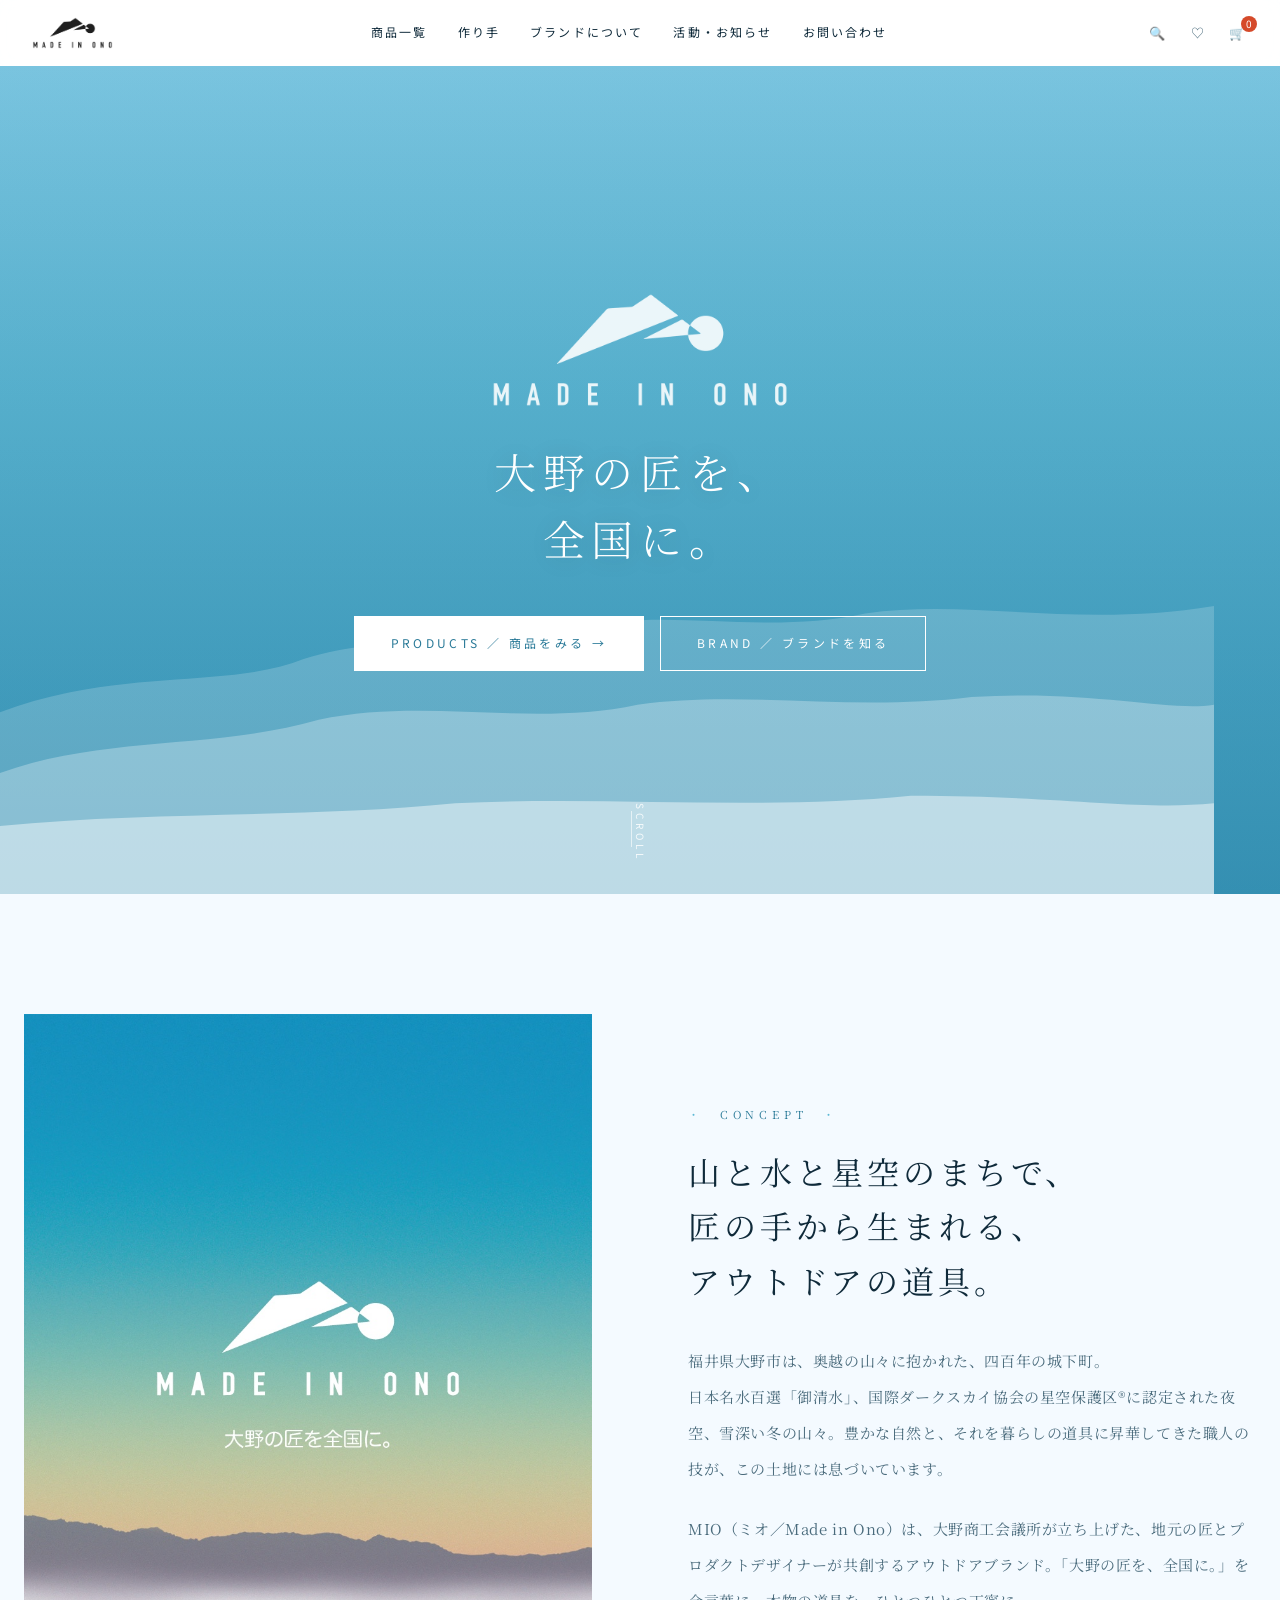
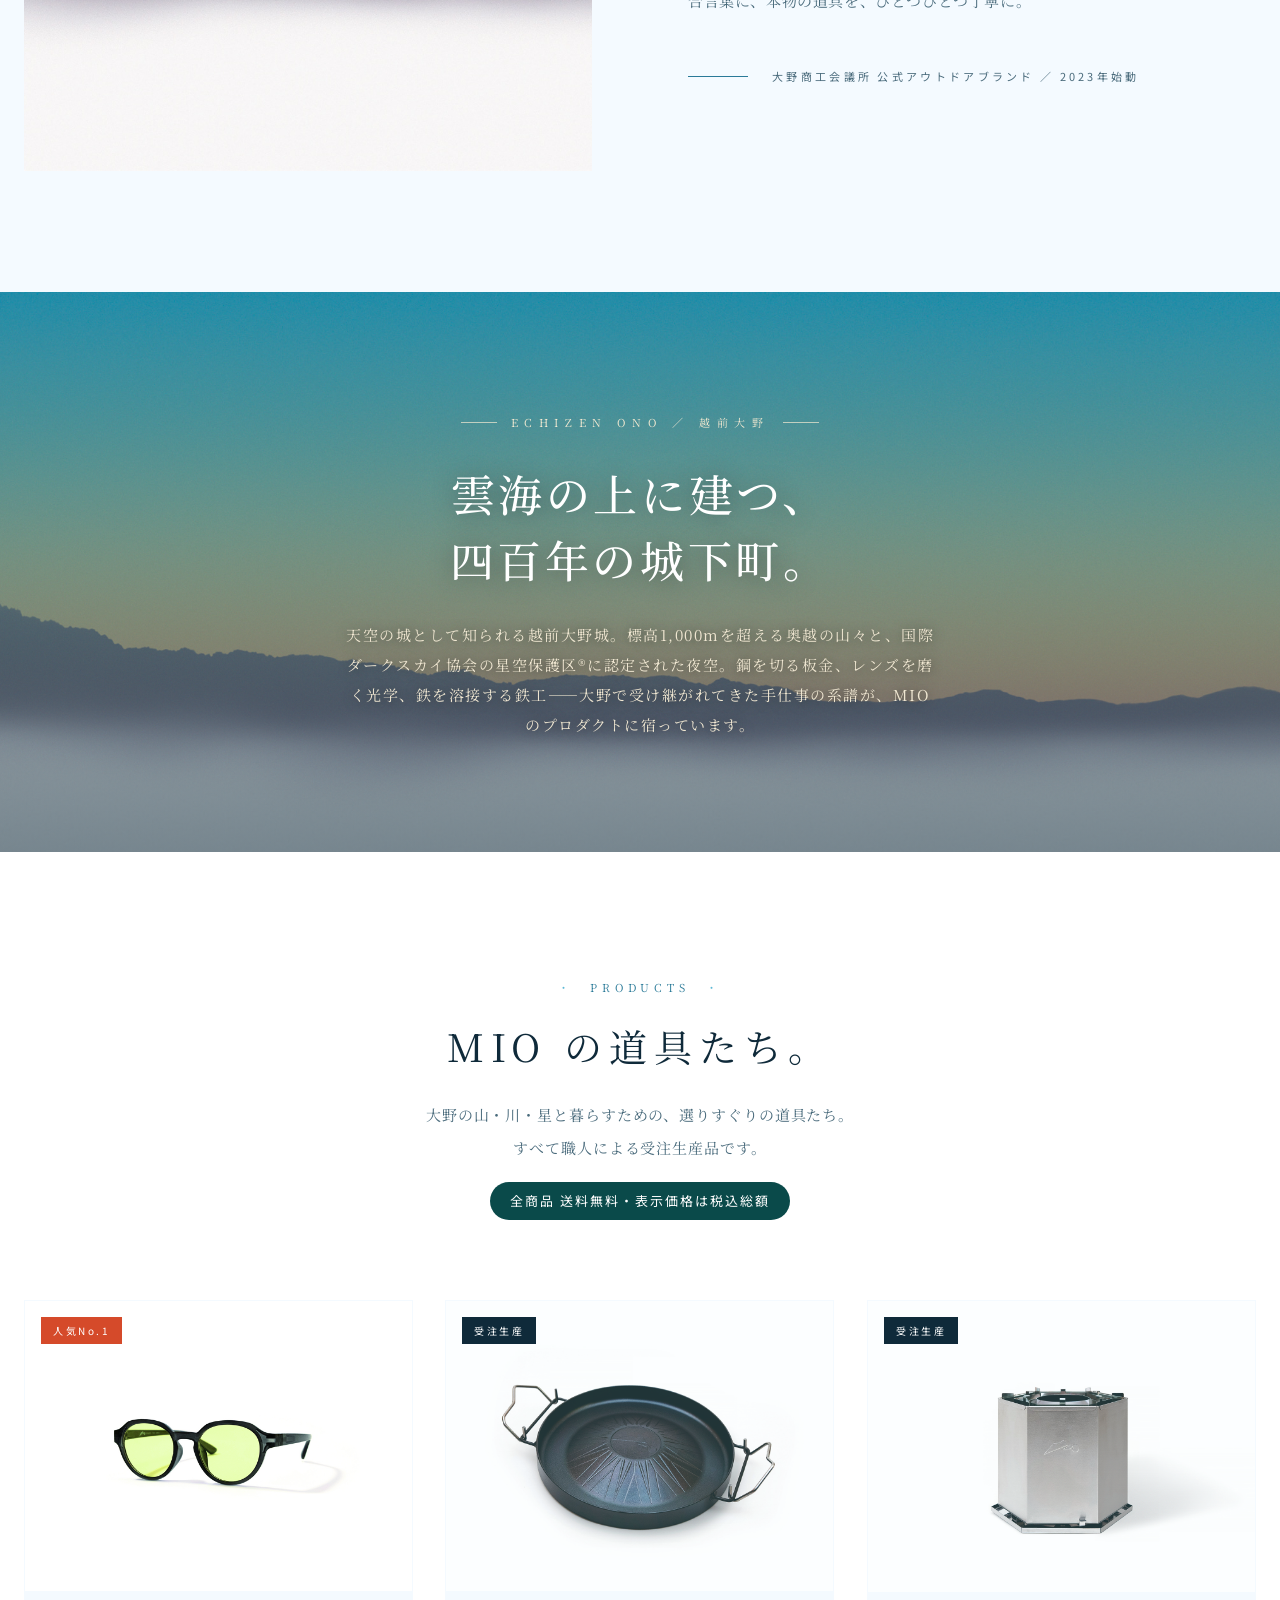
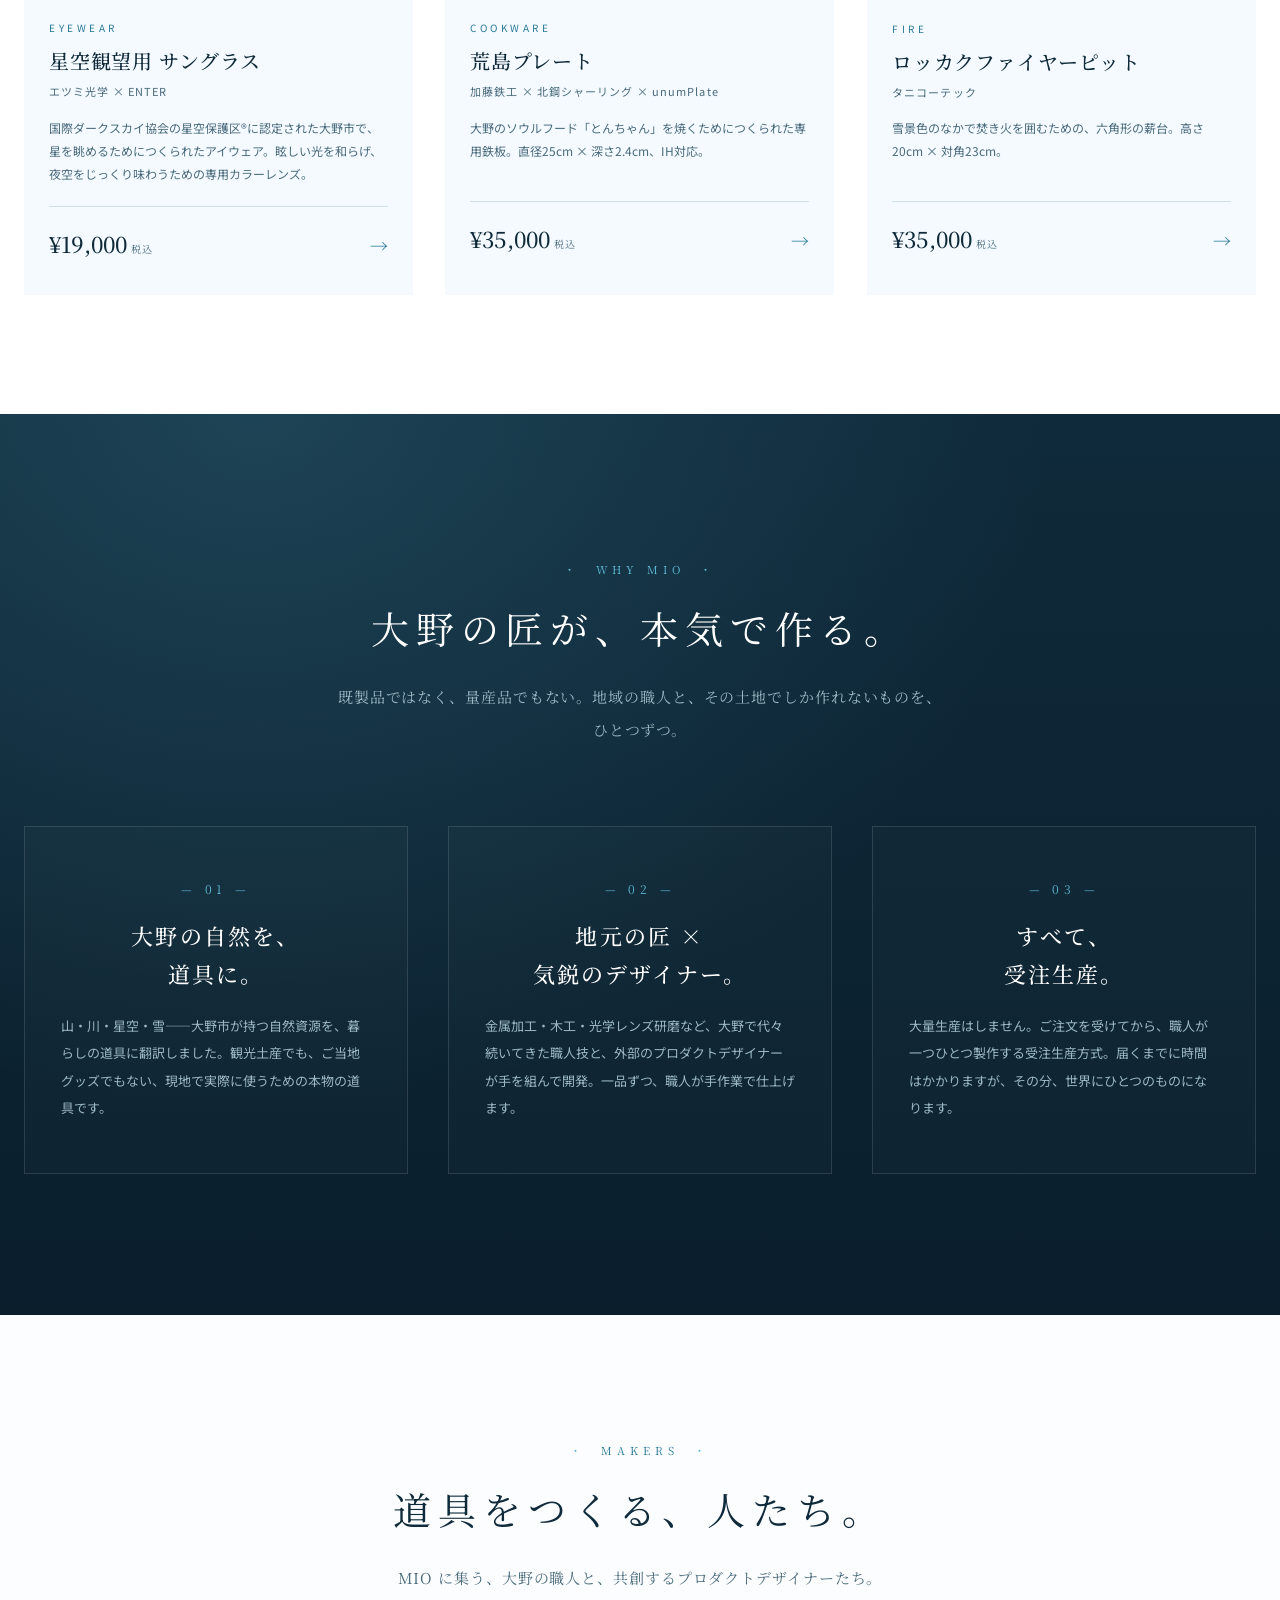
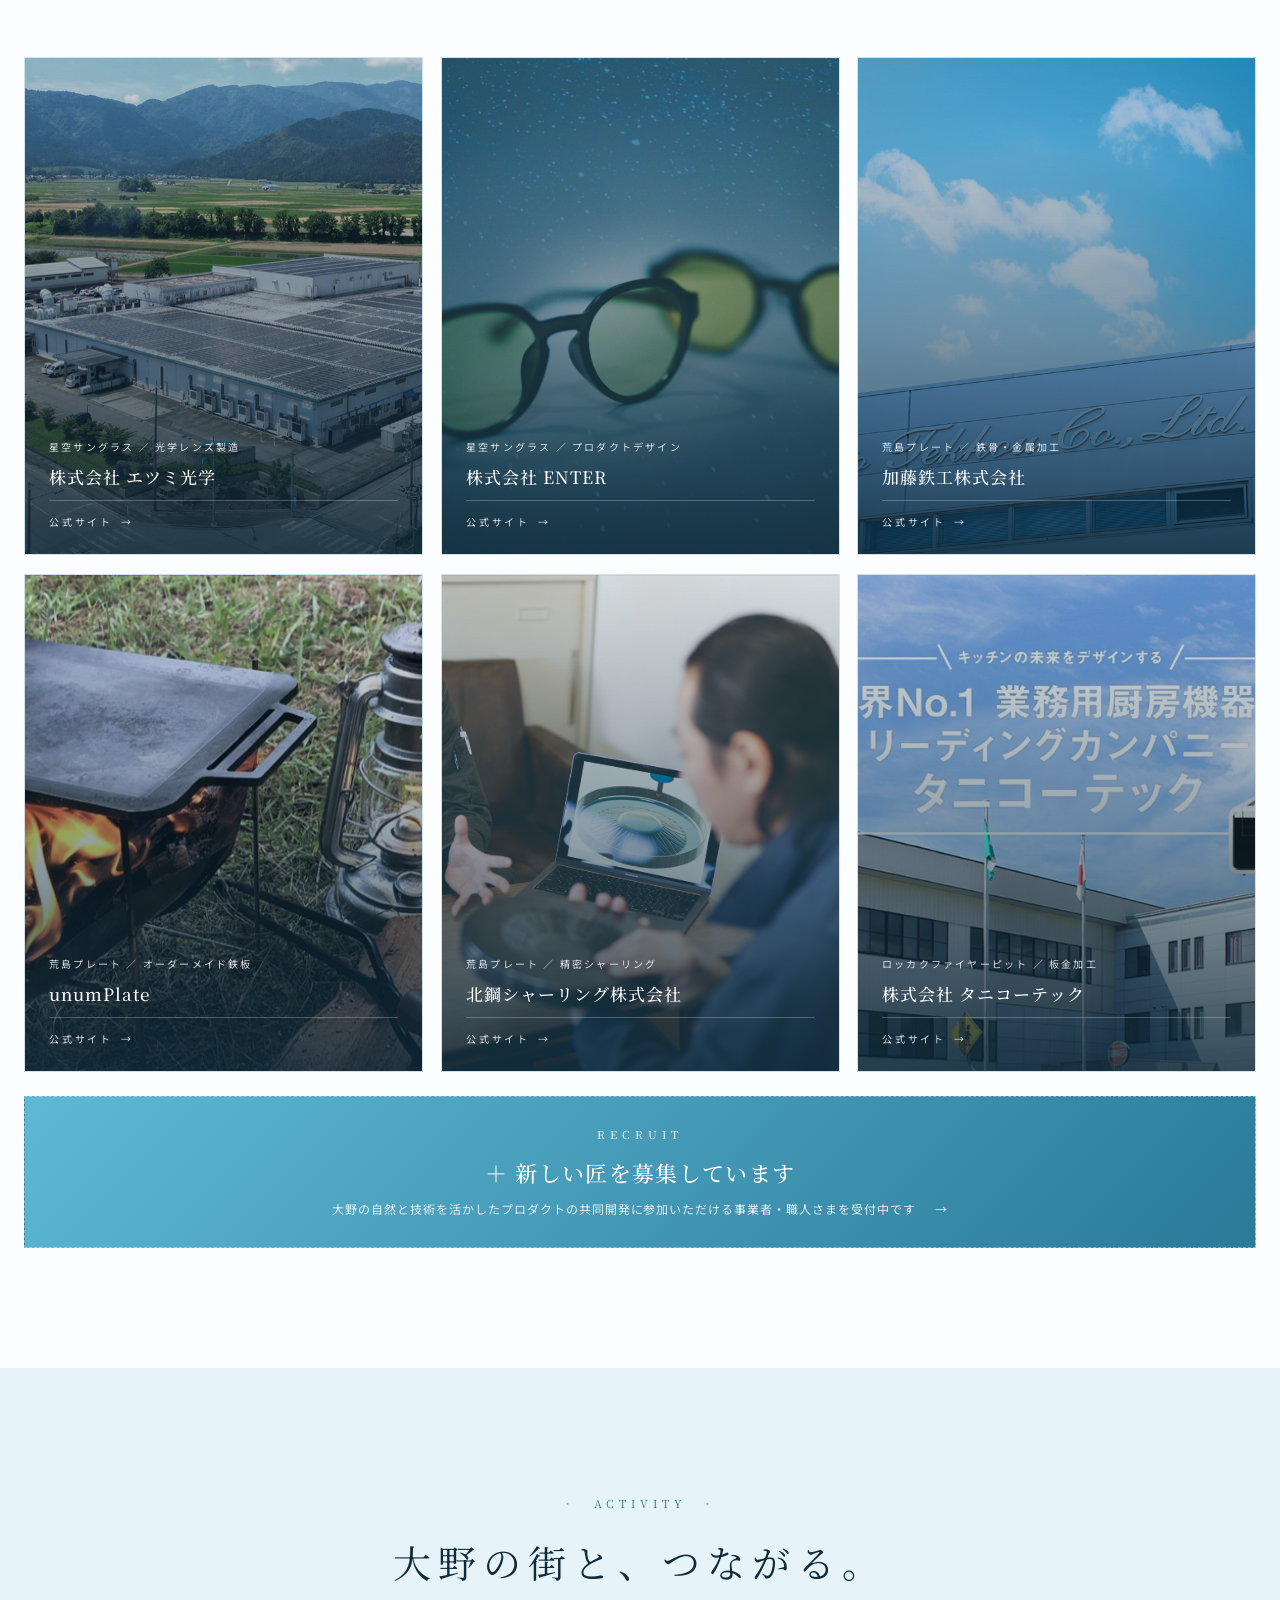
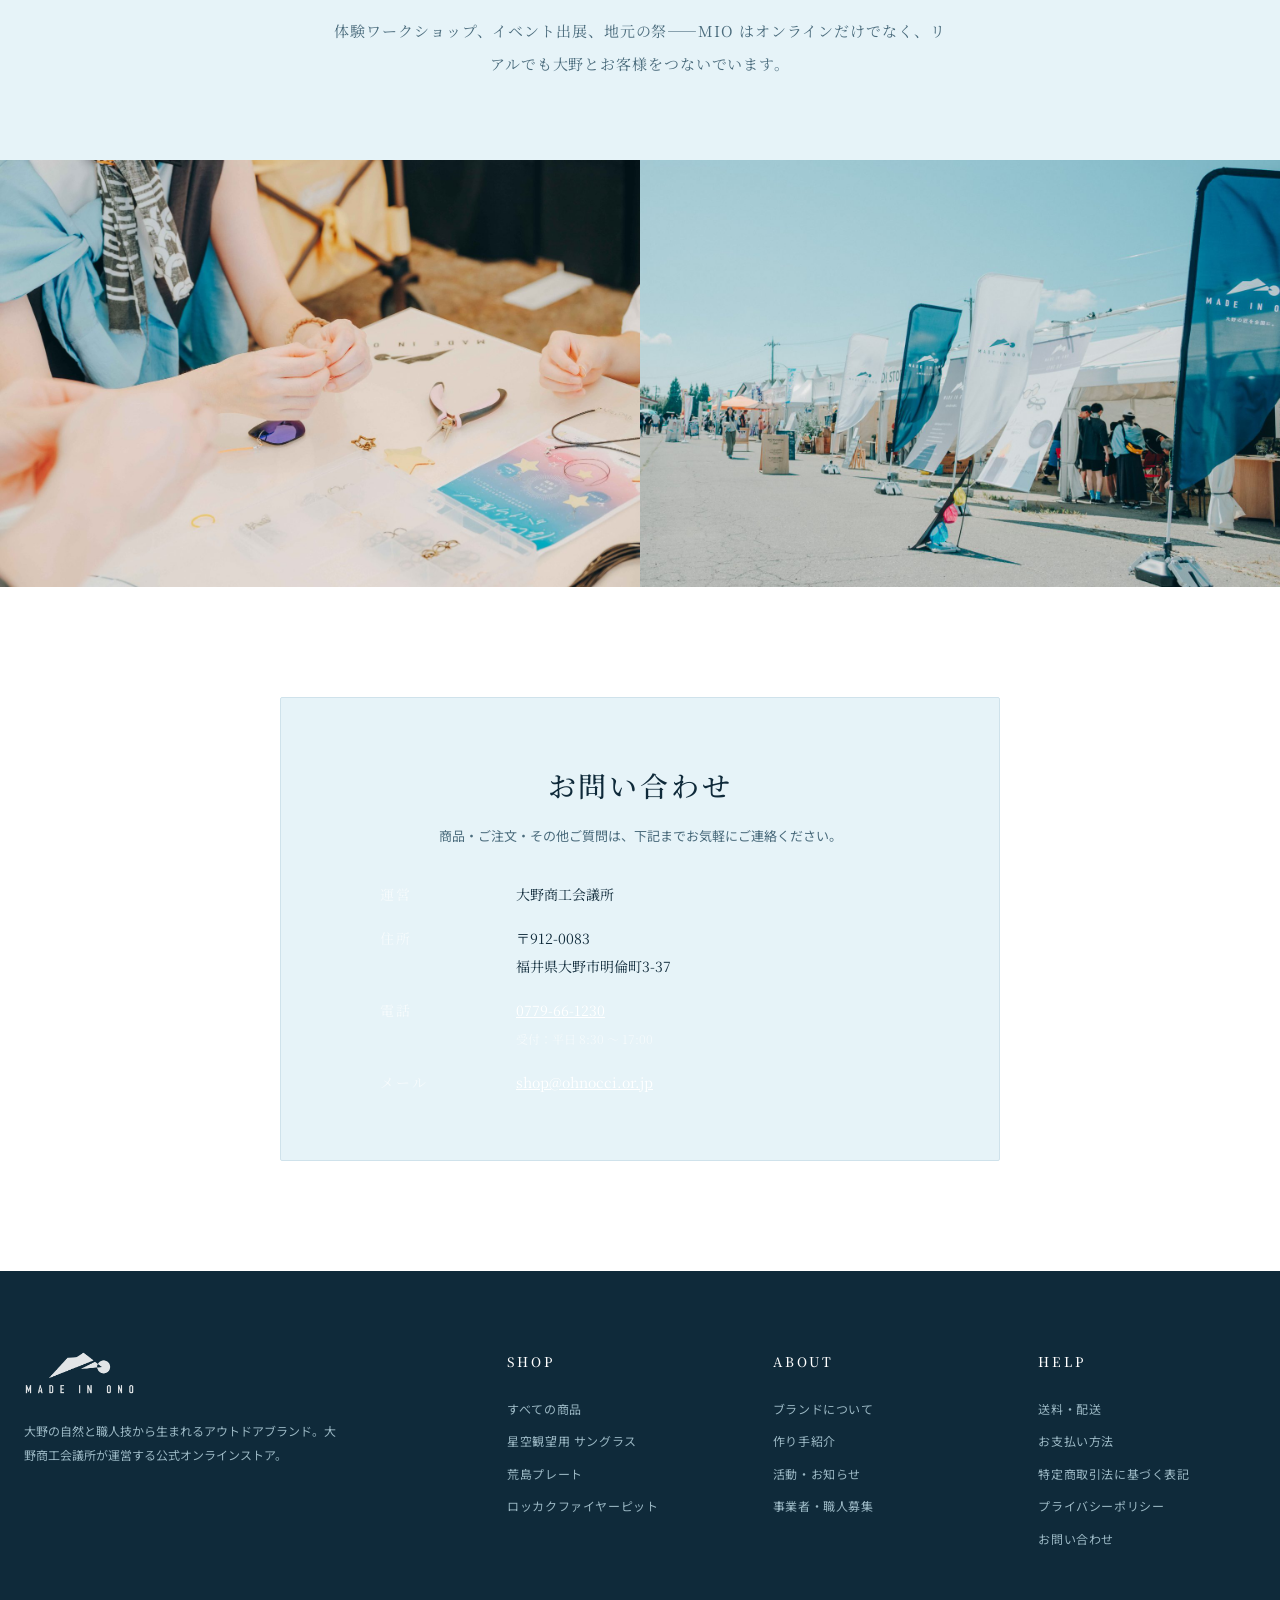
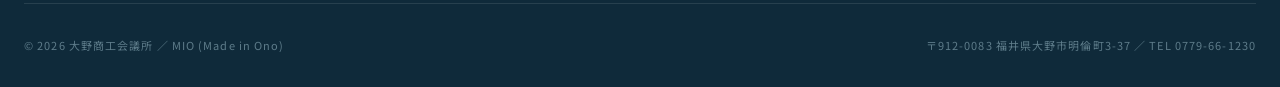
==== commit e90200dc: "MIO オンラインストア 観光庁提出前 CRITICAL/HIGH 全 fix + qa-reviewer PASS - 特商法 placeholder (要記入/差し替え/行政書士) を 実 own" ====
--- a/index.html
+++ b/index.html
@@ -4,7 +4,18 @@
 <meta charset="UTF-8">
 <meta name="viewport" content="width=device-width,initial-scale=1">
 <title>MIO ／ Made in Ono｜大野の匠を全国に。</title>
-<meta name="description" content="MIO（Made in Ono）は、福井県大野市の自然と職人技から生まれたアウトドアブランド。大野商工会議所が運営する公式オンラインストア。星空サングラス、荒島プレート、ロッカクファイヤーピット。">
+<meta name="description" content="福井県大野市の職人が生み出す、星空・鉄・水のプロダクト。MIO ／ Made in Ono">
+<meta property="og:type" content="website">
+<meta property="og:title" content="MIO ／ Made in Ono｜大野の匠を全国に。">
+<meta property="og:description" content="福井県大野市の職人が生み出す、星空・鉄・水のプロダクト。MIO ／ Made in Ono">
+<meta property="og:url" content="https://mio-ono.jp/">
+<meta property="og:image" content="https://mio-ono.jp/assets/img/ogp.jpg">
+<meta property="og:site_name" content="MIO ／ Made in Ono">
+<meta property="og:locale" content="ja_JP">
+<meta name="twitter:card" content="summary_large_image">
+<link rel="icon" href="/favicon.ico" sizes="any">
+<link rel="icon" type="image/png" href="/favicon.png">
+<link rel="apple-touch-icon" href="/apple-touch-icon.png">
 <link rel="preconnect" href="https://fonts.googleapis.com">
 <link rel="preconnect" href="https://fonts.gstatic.com" crossorigin>
 <link href="https://fonts.googleapis.com/css2?family=Noto+Sans+JP:wght@300;400;500;700&family=Noto+Serif+JP:wght@300;400;500;600&display=swap" rel="stylesheet">
@@ -146,7 +157,7 @@
         </div>
       </a>
 
-      <a href="https://enter-the.com/" target="_blank" rel="noopener" class="maker maker-rich">
+      <a href="http://enter-the.com/" target="_blank" rel="noopener" class="maker maker-rich">
         <div class="maker-bg" style="background-image:url(assets/img/products/sunglasses/hero-stars.jpg)"></div>
         <div class="maker-overlay"></div>
         <div class="maker-content">
@@ -220,15 +231,23 @@
   </div>
 </section>
 
-<!-- ===== Newsletter ===== -->
+<!-- ===== Contact ===== -->
 <section class="news" id="contact">
   <div class="news-box">
-    <h2>季節のお便り、お届けします。</h2>
-    <p>新商品・限定企画・大野の今を月に一度メールでお届け。<br>登録は無料、いつでも解除できます。</p>
-    <form class="news-form" onsubmit="event.preventDefault();alert('ご登録ありがとうございます（デモ）')">
-      <input type="email" placeholder="メールアドレスをご入力ください" required>
-      <button type="submit">登録する</button>
-    </form>
+    <h2>お問い合わせ</h2>
+    <p>商品・ご注文・その他ご質問は、下記までお気軽にご連絡ください。</p>
+    <div style="max-width:520px;margin:32px auto 0;text-align:left;font-family:var(--serif);line-height:2">
+      <div style="display:grid;grid-template-columns:120px 1fr;gap:16px;font-size:14px">
+        <div style="color:rgba(255,255,255,.65);letter-spacing:.15em">運営</div>
+        <div>大野商工会議所</div>
+        <div style="color:rgba(255,255,255,.65);letter-spacing:.15em">住所</div>
+        <div>〒912-0083<br>福井県大野市明倫町3-37</div>
+        <div style="color:rgba(255,255,255,.65);letter-spacing:.15em">電話</div>
+        <div><a href="tel:0779661230" style="color:#fff;text-decoration:underline">0779-66-1230</a><br><span style="font-size:12px;color:rgba(255,255,255,.6)">受付：平日 8:30 〜 17:00</span></div>
+        <div style="color:rgba(255,255,255,.65);letter-spacing:.15em">メール</div>
+        <div><a href="mailto:shop@ohnocci.or.jp" style="color:#fff;text-decoration:underline">shop@ohnocci.or.jp</a></div>
+      </div>
+    </div>
   </div>
 </section>
 
--- a/assets/style.css
+++ b/assets/style.css
@@ -46,6 +46,18 @@
 .nav-cta .icon{width:22px;height:22px;display:inline-flex;align-items:center;justify-content:center;color:var(--ink-sub)}
 .cart-badge{position:relative;color:var(--ink)}
 .cart-badge::after{content:"0";position:absolute;top:-6px;right:-9px;background:var(--shu);color:#fff;font-size:10px;border-radius:99px;width:16px;height:16px;display:flex;align-items:center;justify-content:center;font-family:var(--sans)}
+
+/* Hamburger — hidden on desktop, shown on SP via responsive block below */
+.nav-burger{display:none;background:none;border:none;padding:8px;cursor:pointer;position:relative;width:40px;height:40px;flex-shrink:0}
+.nav-burger span{display:block;width:22px;height:1.5px;background:var(--ink);margin:5px auto;transition:transform .3s ease,opacity .2s ease}
+.nav-burger.is-open span:nth-child(1){transform:translateY(6.5px) rotate(45deg)}
+.nav-burger.is-open span:nth-child(2){opacity:0}
+.nav-burger.is-open span:nth-child(3){transform:translateY(-6.5px) rotate(-45deg)}
+.nav-drawer{position:fixed;inset:0;background:rgba(255,255,255,.98);backdrop-filter:blur(12px);z-index:100;opacity:0;visibility:hidden;transition:opacity .3s ease,visibility .3s ease}
+.nav-drawer.is-open{opacity:1;visibility:visible}
+.nav-drawer-inner{display:flex;flex-direction:column;gap:0;padding:100px 40px 40px;max-width:520px;margin:0 auto}
+.nav-drawer-inner a{display:block;padding:22px 4px;font-family:var(--serif);font-size:17px;letter-spacing:.14em;color:var(--ink);border-bottom:1px solid var(--line);transition:color .2s ease,padding-left .2s ease}
+.nav-drawer-inner a:hover,.nav-drawer-inner a:active{color:var(--sky-deep);padding-left:10px}
 
 /* ===== HERO ===== */
 .hero{position:relative;min-height:92vh;display:flex;align-items:center;justify-content:center;text-align:center;color:#fff;overflow:hidden;background:
@@ -382,6 +394,8 @@
 @media (max-width: 980px){
   .nav-inner{padding:12px 16px;gap:8px}
   .nav-links{display:none}
+  .nav-burger{display:block;order:3}
+  .nav-cta{order:2}
   .brand-logo{height:26px;width:auto}
   .hero{min-height:92vh;padding-bottom:80px}
   .hero-inner{padding-bottom:0}
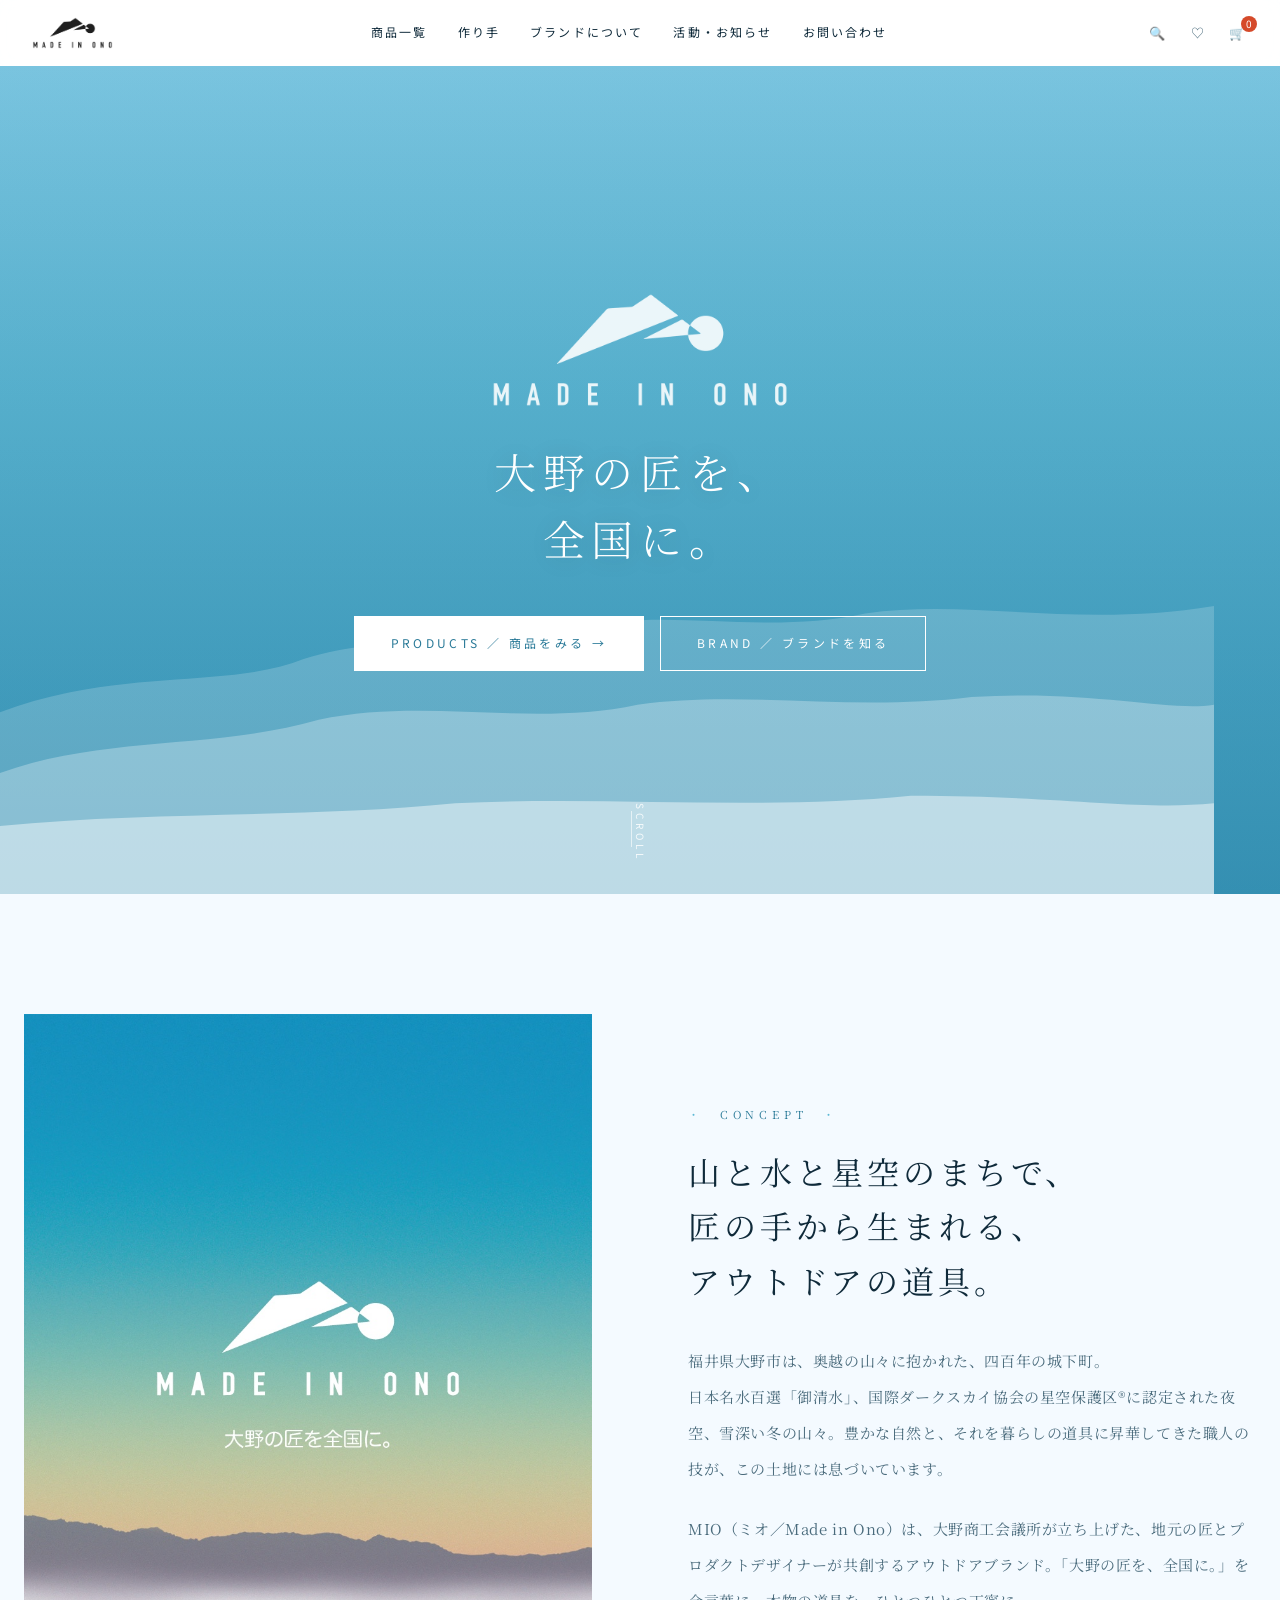
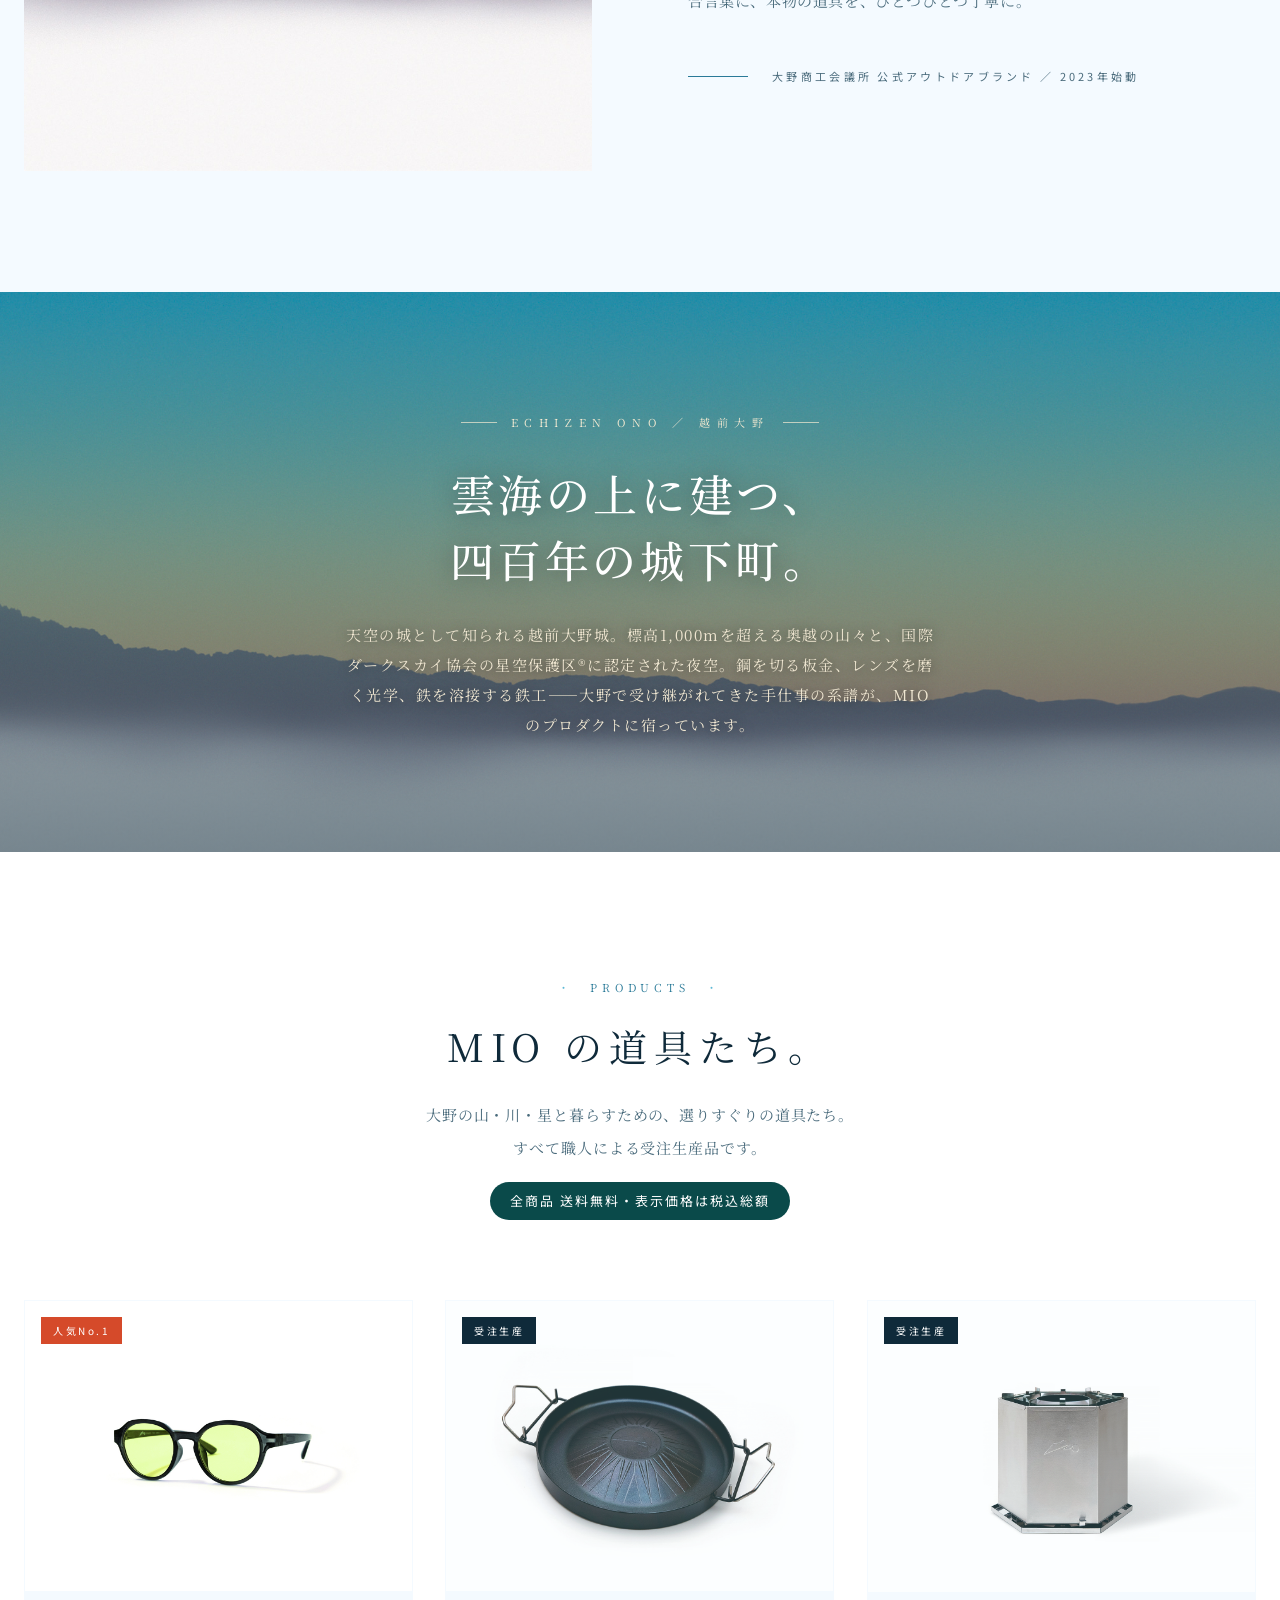
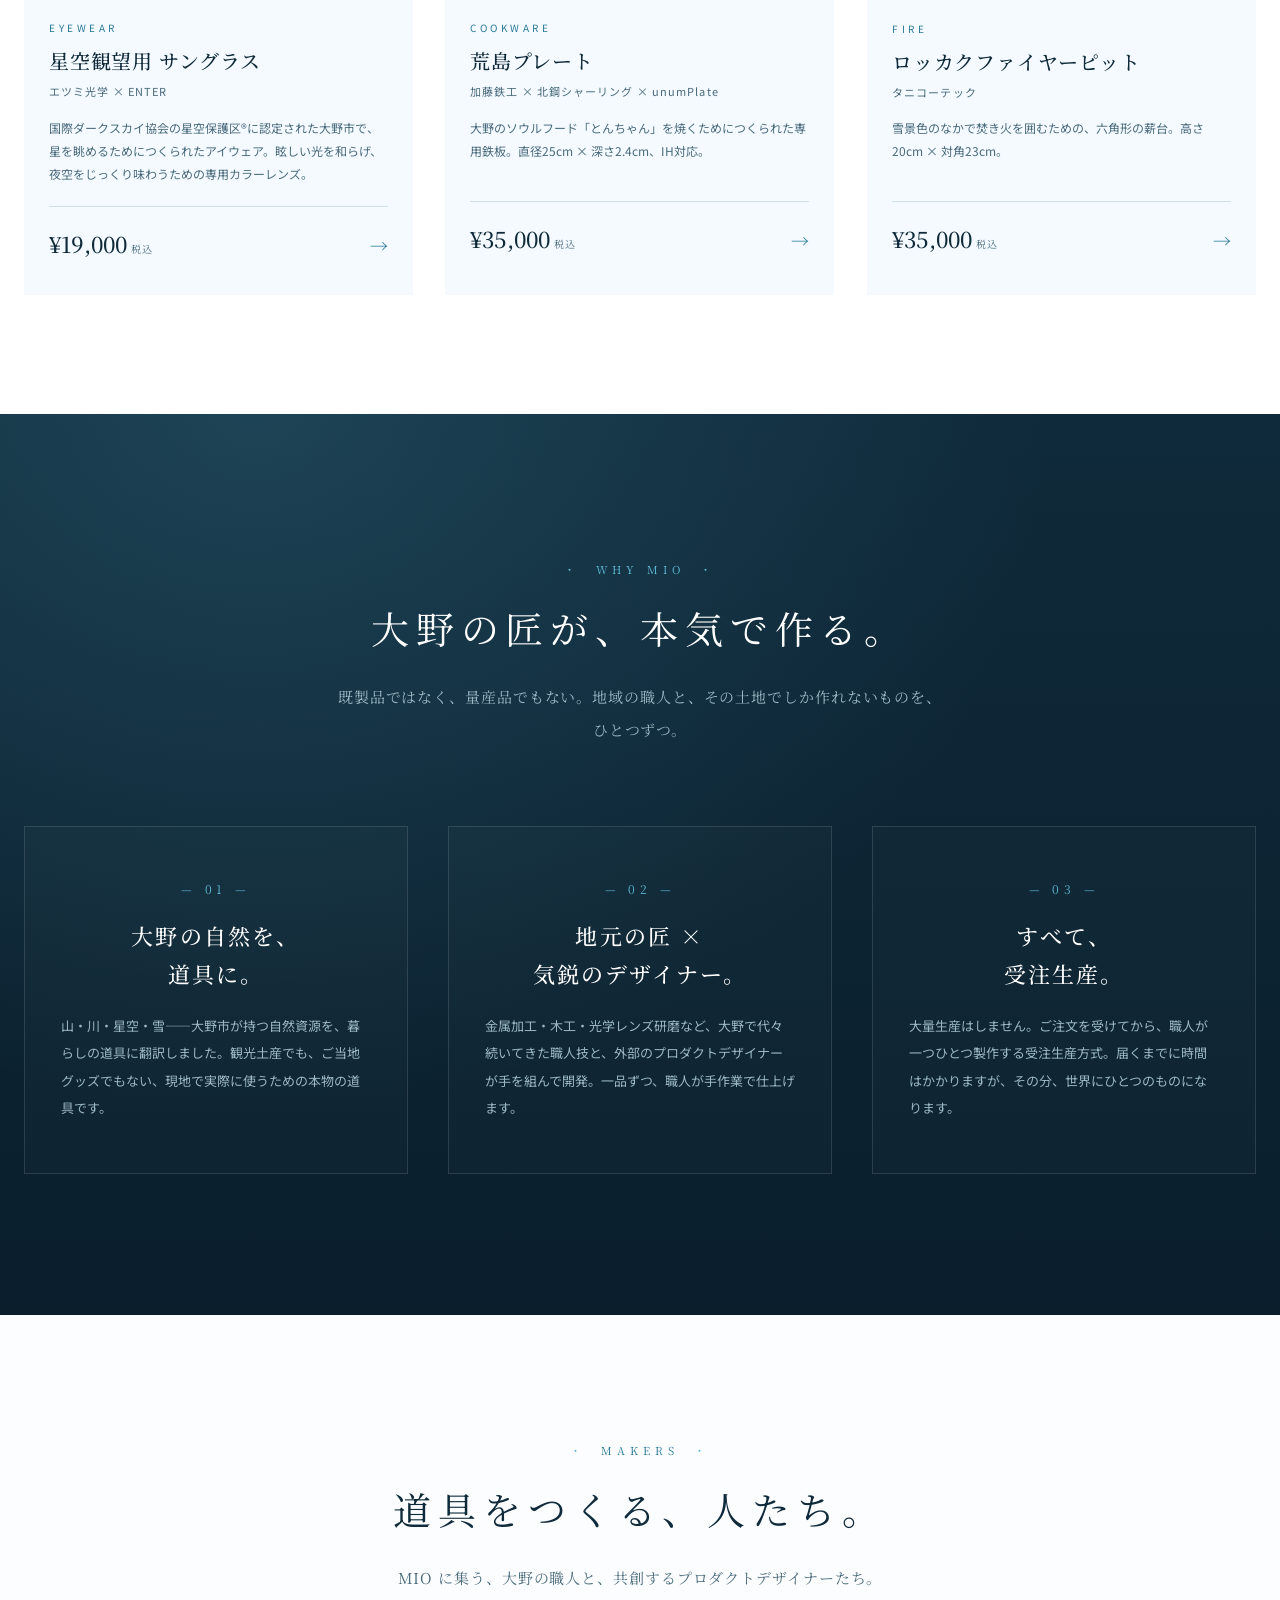
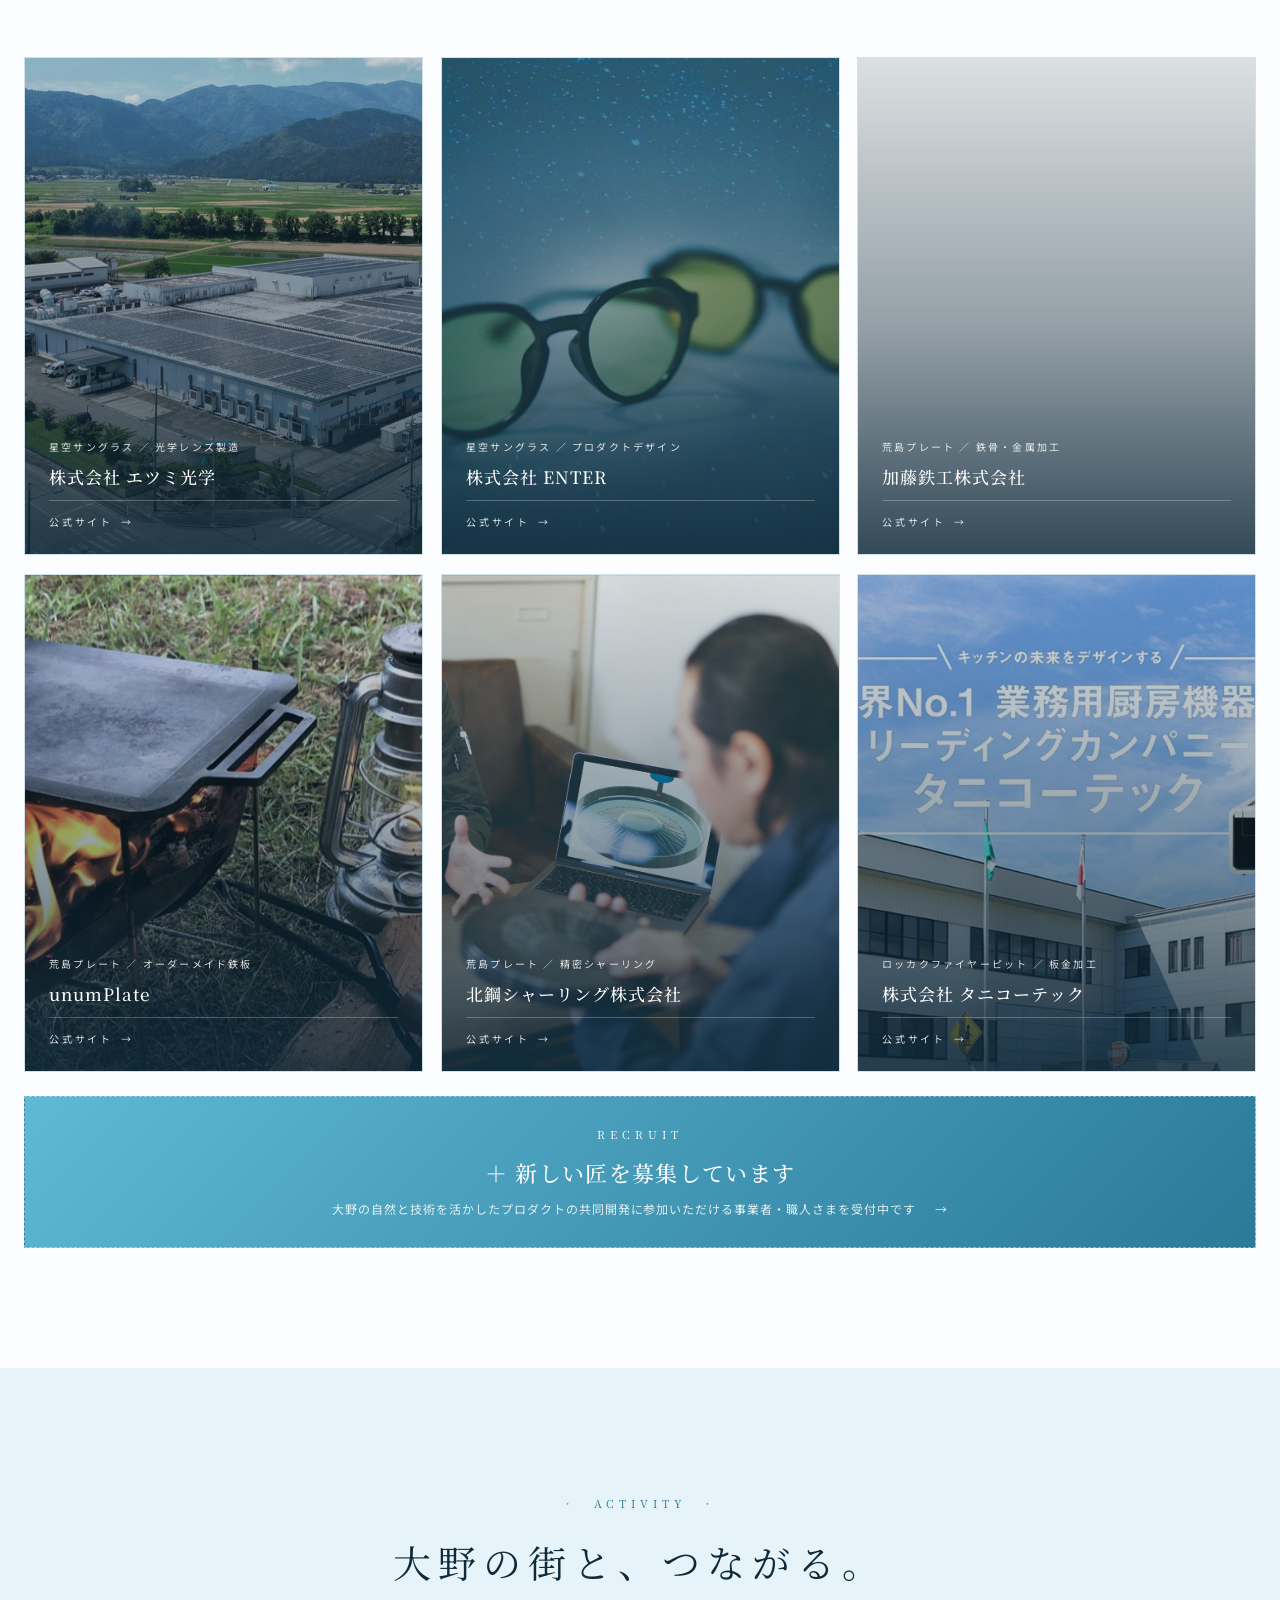
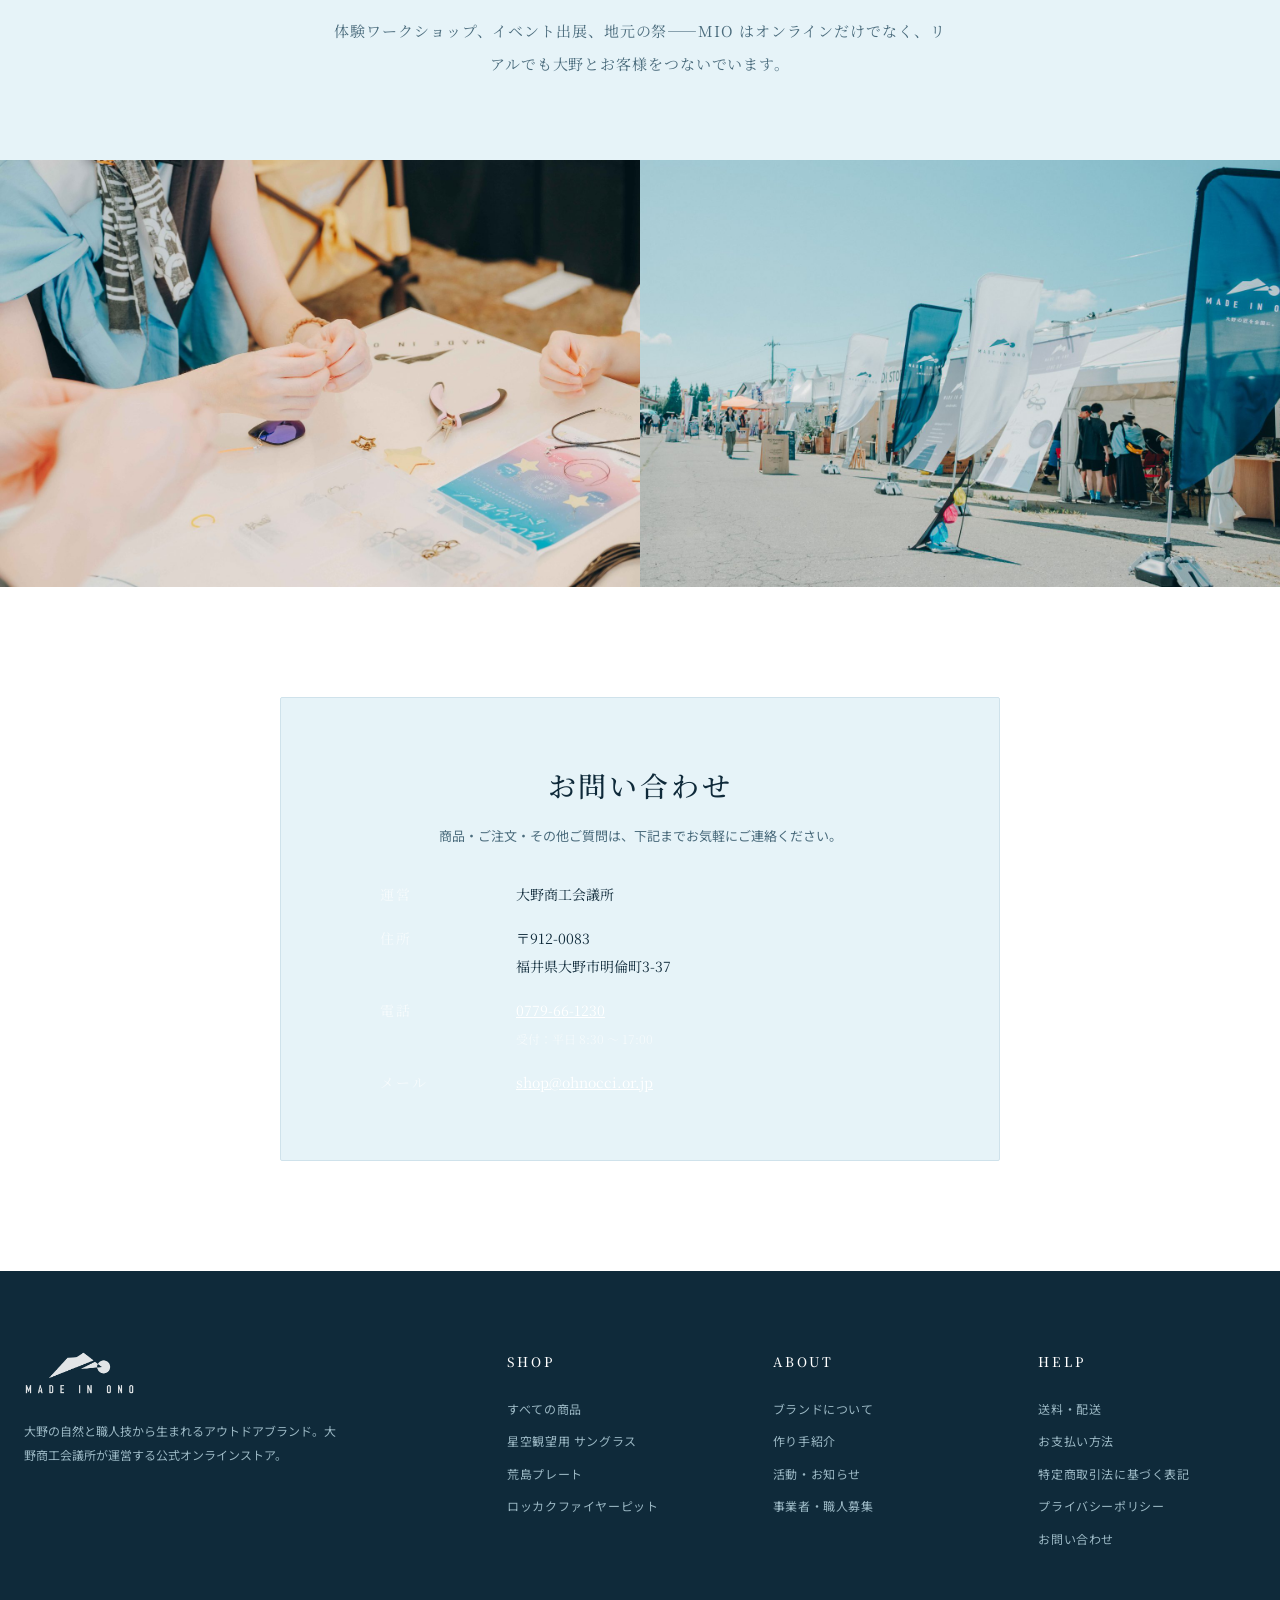
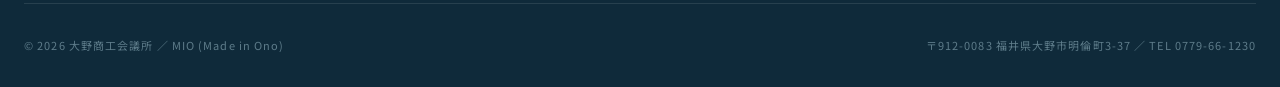
==== commit 3a52397a: "加藤鉄工のサムネイルを公式サイトの写真に変更" ====
--- a/index.html
+++ b/index.html
@@ -167,8 +167,8 @@
         </div>
       </a>
 
-      <a href="https://www.katotekkou.co.jp/" target="_blank" rel="noopener" class="maker maker-rich">
-        <div class="maker-bg" style="background-image:url(assets/img/makers/kato.jpg)"></div>
+      <a href="https://kato-tk.netlify.app/" target="_blank" rel="noopener" class="maker maker-rich">
+        <div class="maker-bg" style="background-image:url(https://kato-tk.netlify.app/assets/web/hero-1600.webp)"></div>
         <div class="maker-overlay"></div>
         <div class="maker-content">
           <div class="maker-role">荒島プレート ／ 鉄骨・金属加工</div>
--- a/assets/style.css
+++ b/assets/style.css
@@ -165,6 +165,9 @@
 .prod-bottom{display:flex;justify-content:space-between;align-items:baseline;border-top:1px solid var(--line);padding-top:18px;font-family:var(--serif)}
 .prod-price strong{font-size:22px;font-weight:500;color:var(--ink)}
 .prod-price span{font-size:10px;color:var(--ink-sub);margin-left:4px;letter-spacing:.1em}
+.prod-price-soldout strong{font-size:14px;font-weight:500;color:var(--ink-sub);letter-spacing:.08em}
+.pdp-price-soldout{font-size:22px !important;font-weight:500;color:var(--ink-sub);letter-spacing:.05em}
+.pdp-sticky-price-soldout strong{font-size:13px !important;color:var(--ink-sub);letter-spacing:.05em}
 .prod-arrow{font-size:18px;color:var(--sky-deep);transition:.2s}
 .prod:hover .prod-arrow{transform:translateX(6px)}
 
@@ -351,9 +354,13 @@
 .pdp-variant:hover{border-color:var(--ink-sub)}
 .pdp-variant.active{border-color:var(--ink);box-shadow:inset 0 0 0 1px var(--ink)}
 .pdp-variant-swatch{width:32px;height:32px;border-radius:50%;flex-shrink:0;border:1px solid rgba(0,0,0,.08);box-shadow:inset 0 -2px 4px rgba(0,0,0,.12)}
+.pdp-variant.no-swatch{padding:18px 18px;justify-content:flex-start}
 .pdp-variant-text{display:flex;flex-direction:column;gap:2px;min-width:0}
 .pdp-variant-name{font-family:var(--serif);font-size:14px;letter-spacing:.06em;color:var(--ink)}
+.pdp-variant.no-swatch .pdp-variant-name{font-size:15px}
 .pdp-variant-sub{font-size:10px;color:var(--ink-sub);letter-spacing:.04em;line-height:1.5}
+.pdp-variant.no-swatch .pdp-variant-sub{font-size:13px;font-family:var(--serif);letter-spacing:.02em;color:var(--ink);margin-top:4px}
+.pdp-variant.no-swatch.active .pdp-variant-sub{color:var(--sky-deep)}
 @media(max-width:720px){
   .pdp-variants-row{grid-template-columns:1fr}
   .pdp-variant-sub{font-size:11px}
